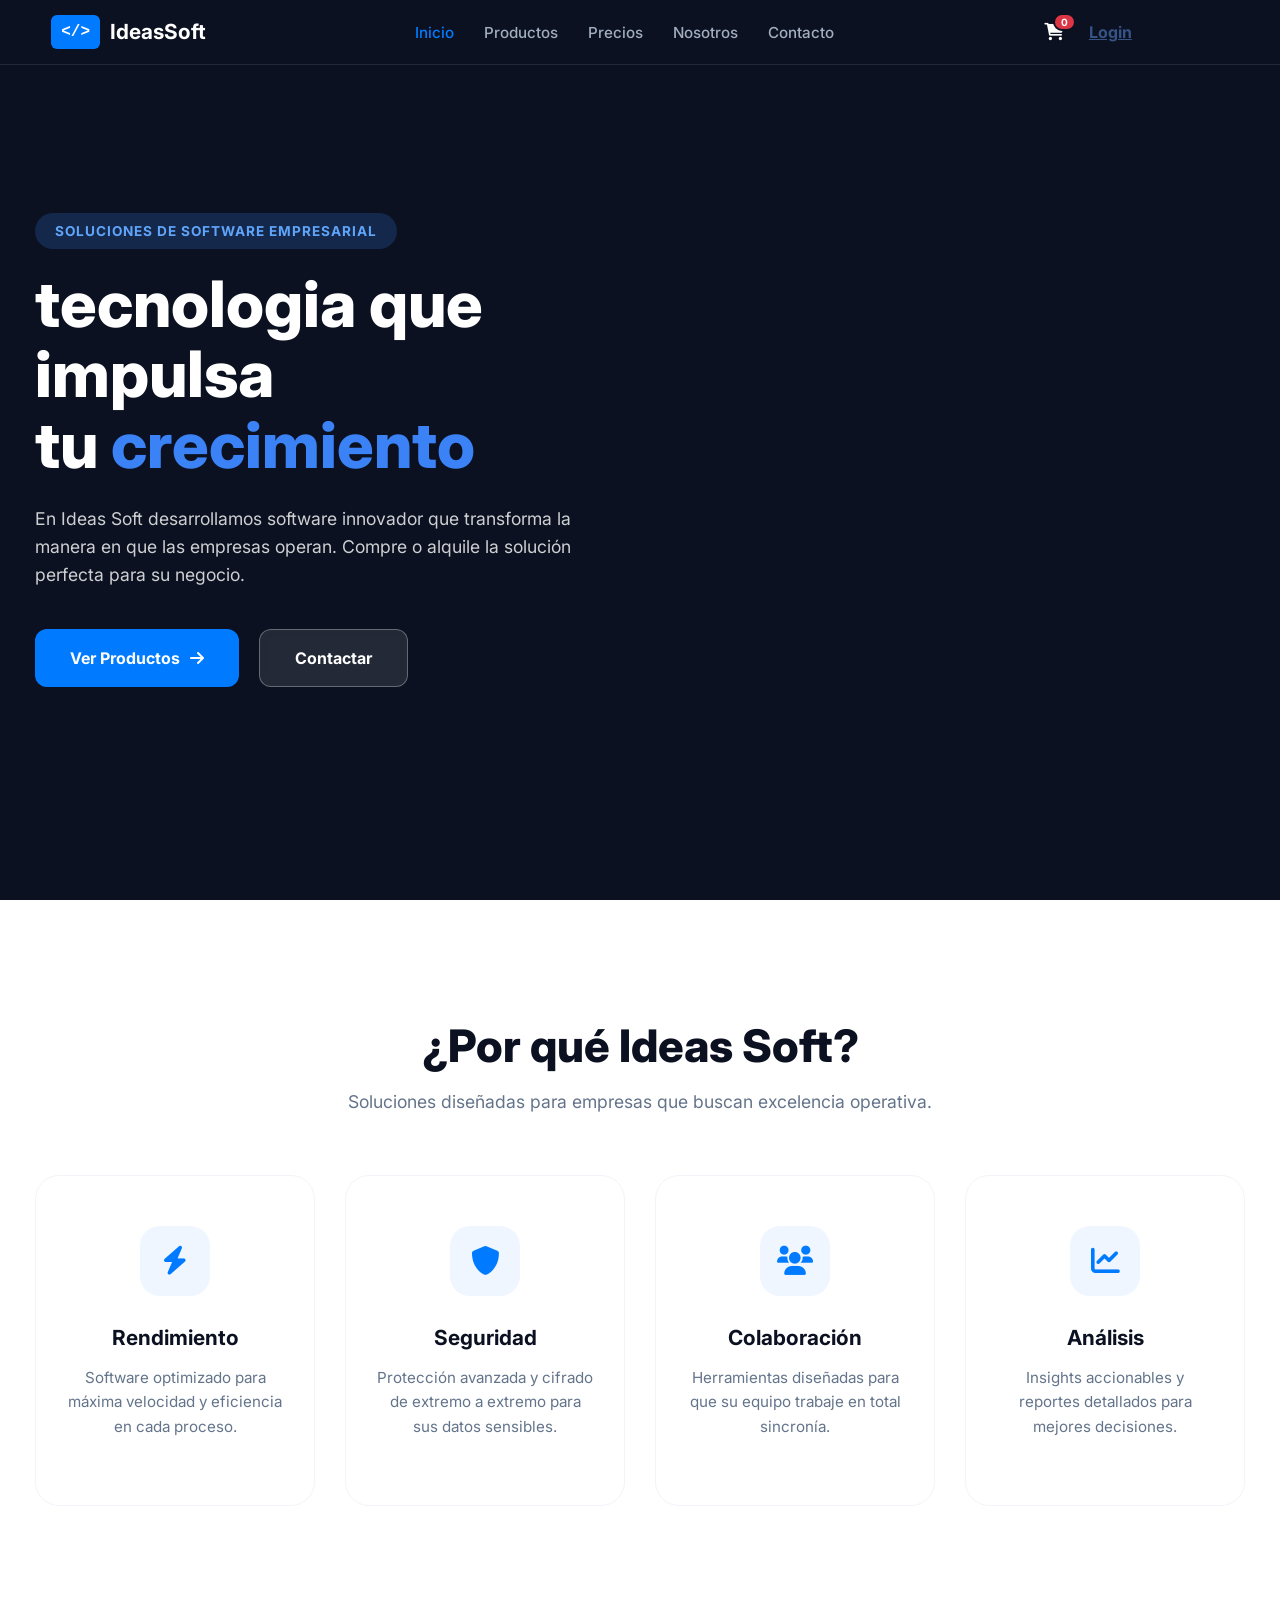
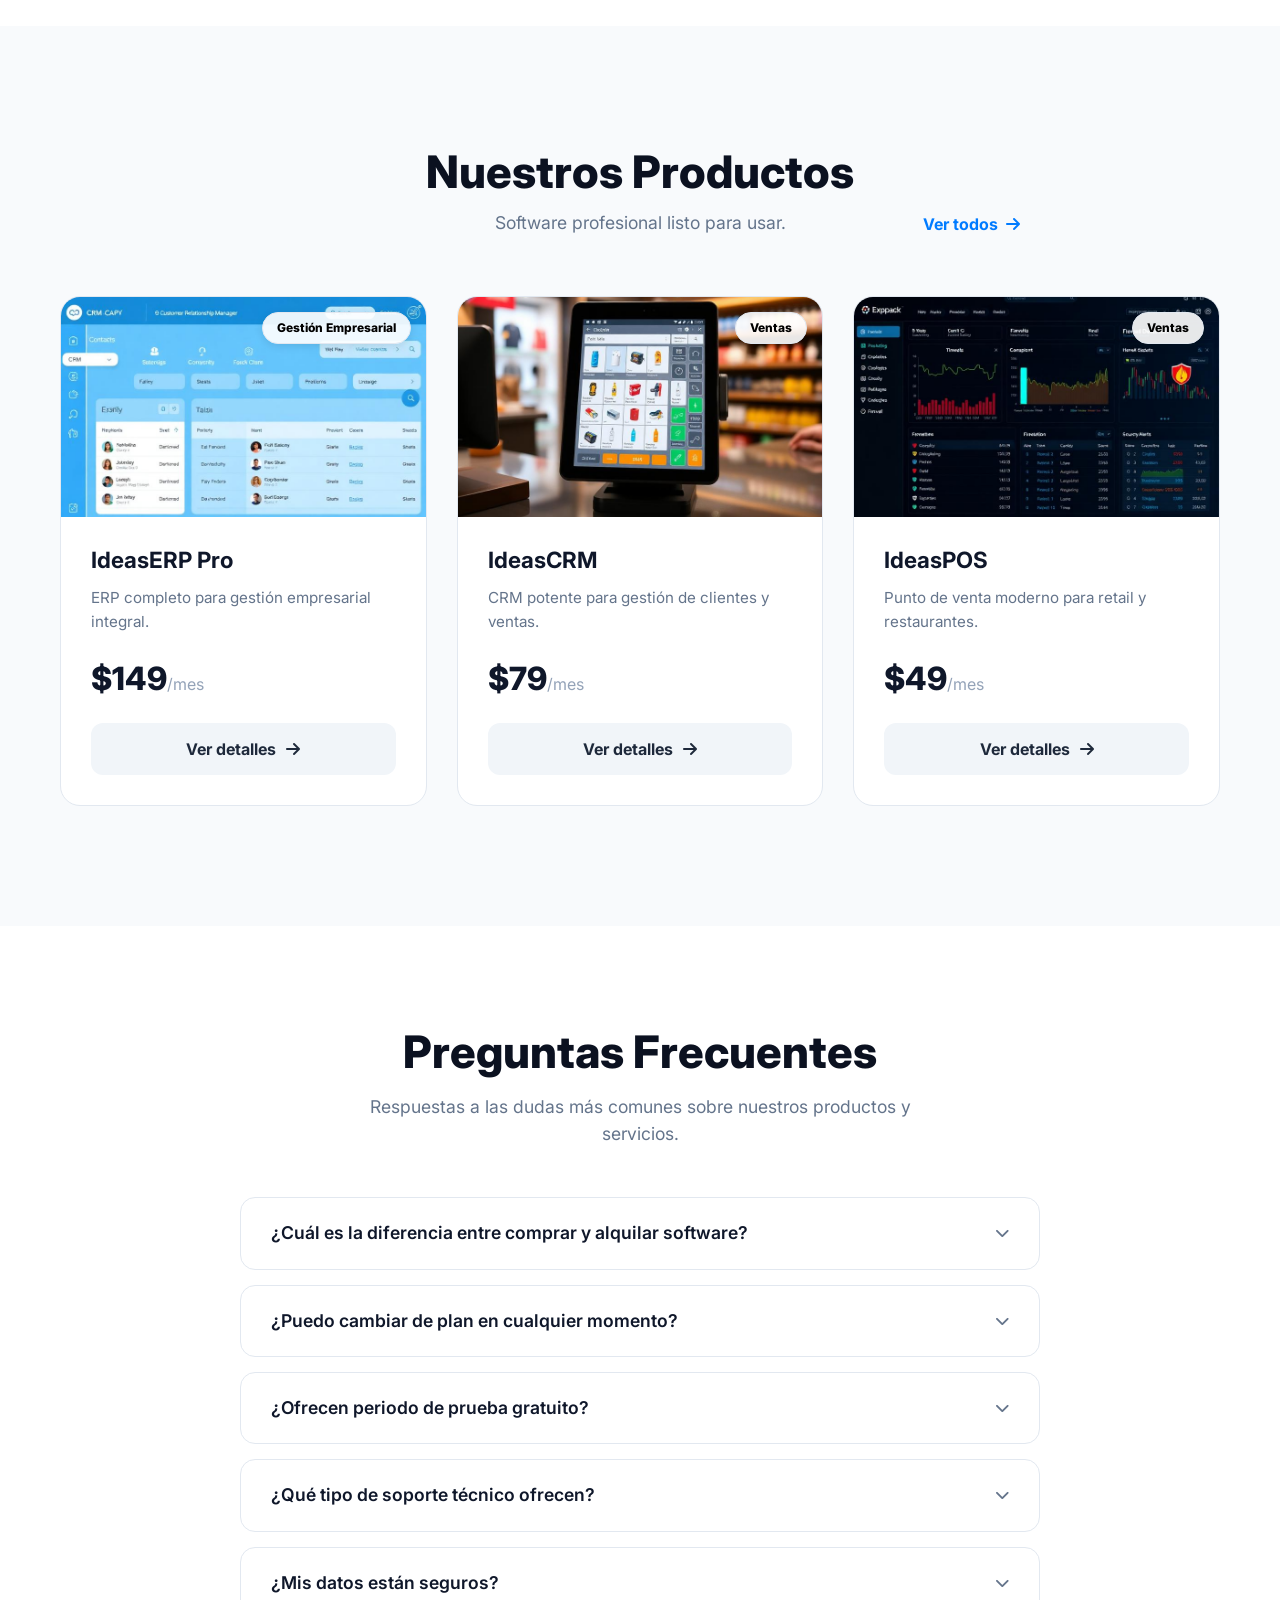
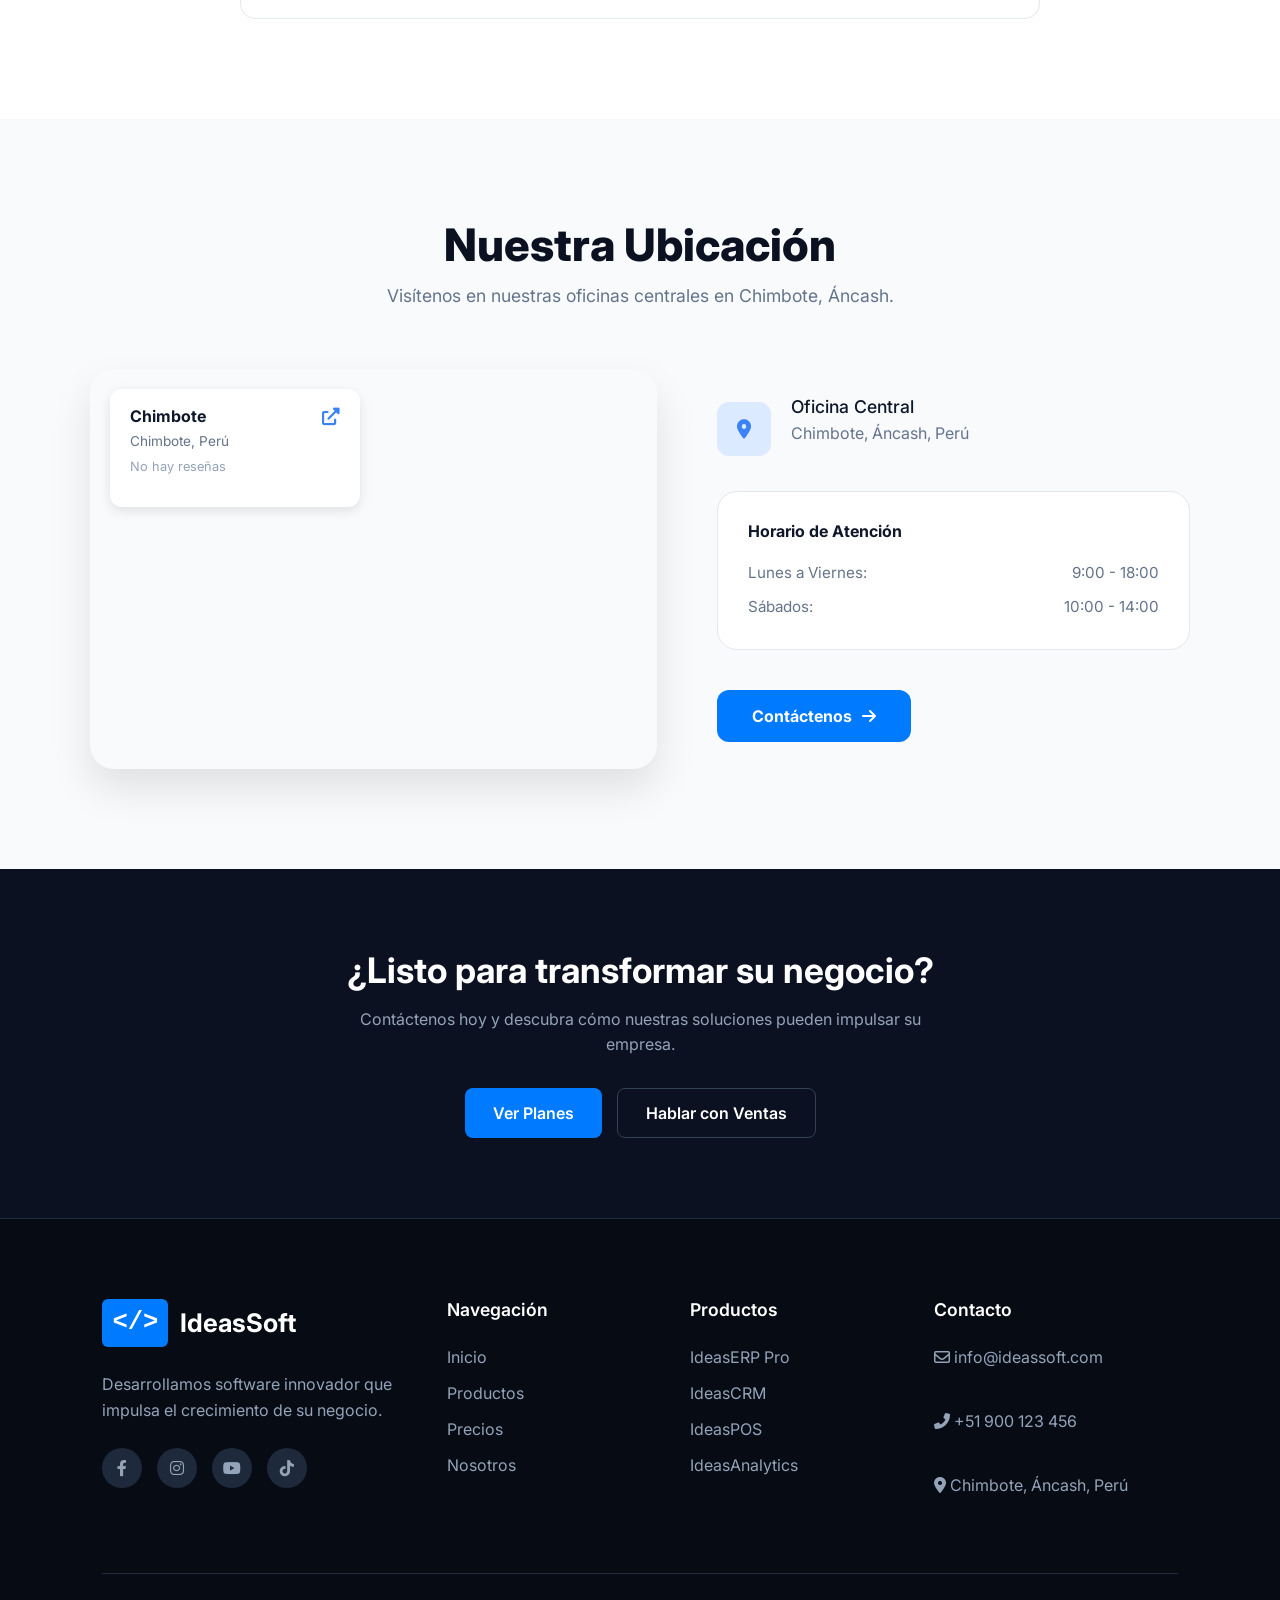
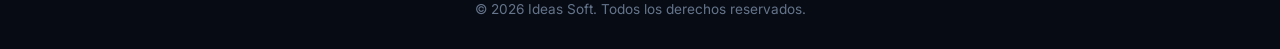
==== index.html @ 4c814af2 "Subiendo proyecto" ====
<!DOCTYPE html>
<html lang="es">
<head>
    <meta charset="UTF-8">
    <meta name="viewport" content="width=device-width, initial-scale=1.0, maximum-scale=1.0, user-scalable=no">
    <title>IdeasSoft - Soluciones Inteligentes</title>
    <link rel="stylesheet" href="https://cdnjs.cloudflare.com/ajax/libs/font-awesome/6.0.0/css/all.min.css">
    <link href="https://fonts.googleapis.com/css2?family=Inter:wght@400;500;600;700;800&display=swap" rel="stylesheet">
    <link href="https://cdn.jsdelivr.net/npm/bootstrap@5.3.0/dist/css/bootstrap.min.css" rel="stylesheet">

    
    <link rel="stylesheet" href="css/main.css">
    <link rel="stylesheet" href="css/navbar.css">
    <link rel="stylesheet" href="css/footer.css">
</head>
<body>
    
    <div id="navbar"></div>

    <main>
        <section class="hero-section">
            <div class="video-container">
                <video autoplay muted loop playsinline class="hero-video">
                    <source src="assets/img/presentation-video.mp4" type="video/mp4">
                    Tu navegador no soporta videos.
                </video>
                <div class="video-overlay"></div>
            </div>

            <div class="container hero-container-flex">
                <div class="hero-content-left">
                    <span class="tagline">SOLUCIONES DE SOFTWARE EMPRESARIAL</span>
                    <h1>tecnologia que impulsa <br>tu <span class="blue-text">crecimiento</span></h1>
                    <p>En Ideas Soft desarrollamos software innovador que transforma la manera en que las empresas operan. Compre o alquile la solución perfecta para su negocio.</p>
                    <div class="hero-actions">
                        <button class="btn-primary">Ver Productos <i class="fas fa-arrow-right"></i></button>
                        <button class="btn-secondary">Contactar</button>
                    </div>
                </div>
            </div>
        </section>

        <section class="features-section">
            <div class="container">
                <h2>¿Por qué Ideas Soft?</h2>
                <p class="section-subtitle">Soluciones diseñadas para empresas que buscan excelencia operativa.</p>
                
                <div class="features-grid">
                    <div class="feature-card">
                        <div class="feature-icon"><i class="fas fa-bolt"></i></div>
                        <h3>Rendimiento</h3>
                        <p>Software optimizado para máxima velocidad y eficiencia en cada proceso.</p>
                    </div>
                    <div class="feature-card">
                        <div class="feature-icon"><i class="fas fa-shield-alt"></i></div>
                        <h3>Seguridad</h3>
                        <p>Protección avanzada y cifrado de extremo a extremo para sus datos sensibles.</p>
                    </div>
                    <div class="feature-card">
                        <div class="feature-icon"><i class="fas fa-users"></i></div>
                        <h3>Colaboración</h3>
                        <p>Herramientas diseñadas para que su equipo trabaje en total sincronía.</p>
                    </div>
                    <div class="feature-card">
                        <div class="feature-icon"><i class="fas fa-chart-line"></i></div>
                        <h3>Análisis</h3>
                        <p>Insights accionables y reportes detallados para mejores decisiones.</p>
                    </div>
                </div>
            </div>
        </section>

        <section class="products-section">
            <div class="container">
                <div class="section-header-centered">
                    <h2>Nuestros Productos</h2>
                    <p>Software profesional listo para usar.</p>
                    <a href="#" class="view-all-anchor">Ver todos <i class="fas fa-arrow-right"></i></a>
                </div>

                <div class="product-grid">
                    <div class="product-card">
                        <span class="category-badge">Gestión Empresarial</span>
                        <div class="product-img-box">
                            <img src="assets/img/crm-preview.jpg" alt="IdeasERP Pro">
                        </div>
                        <div class="product-info">
                            <h3>IdeasERP Pro</h3>
                            <p>ERP completo para gestión empresarial integral.</p>
                            <div class="price">$149<span>/mes</span></div>
                            <button class="btn-detail">Ver detalles <i class="fas fa-arrow-right"></i></button>
                        </div>
                    </div>
                    <div class="product-card">
                        <span class="category-badge">Ventas</span>
                        <div class="product-img-box">
                            <img src="assets/img/pos-preview.jpg" alt="IdeasCRM">
                        </div>
                        <div class="product-info">
                            <h3>IdeasCRM</h3>
                            <p>CRM potente para gestión de clientes y ventas.</p>
                            <div class="price">$79<span>/mes</span></div>
                            <button class="btn-detail">Ver detalles <i class="fas fa-arrow-right"></i></button>
                        </div>
                    </div>
                    <div class="product-card">
                        <span class="category-badge">Ventas</span>
                        <div class="product-img-box">
                            <img src="assets/img/security-preview.jpg" alt="IdeasPOS">
                        </div>
                        <div class="product-info">
                            <h3>IdeasPOS</h3>
                            <p>Punto de venta moderno para retail y restaurantes.</p>
                            <div class="price">$49<span>/mes</span></div>
                            <button class="btn-detail">Ver detalles <i class="fas fa-arrow-right"></i></button>
                        </div>
                    </div>
                </div>
            </div>
        </section>
        <section class="faq-section">
    <div class="container">
        <div class="faq-header">
            <h2>Preguntas Frecuentes</h2>
            <p>Respuestas a las dudas más comunes sobre nuestros productos y servicios.</p>
        </div>

        <div class="faq-grid">
            <div class="faq-item">
                <button class="faq-question">
                    ¿Cuál es la diferencia entre comprar y alquilar software?
                    <i class="fas fa-chevron-down"></i>
                </button>
                <div class="faq-answer">
                    <p>Al comprar, adquieres una licencia perpetua con un pago único. Al alquilar (SaaS), pagas una suscripción mensual que incluye actualizaciones constantes y soporte técnico premium.</p>
                </div>
            </div>

            <div class="faq-item">
                <button class="faq-question">
                    ¿Puedo cambiar de plan en cualquier momento?
                    <i class="fas fa-chevron-down"></i>
                </button>
                <div class="faq-answer">
                    <p>Sí, puedes subir o bajar de nivel de plan según las necesidades de tu negocio desde tu panel de administración.</p>
                </div>
            </div>

            <div class="faq-item">
                <button class="faq-question">
                    ¿Ofrecen periodo de prueba gratuito?
                    <i class="fas fa-chevron-down"></i>
                </button>
                <div class="faq-answer">
                    <p>Ofrecemos una demo guiada de 14 días para que puedas explorar todas las funciones de IdeasERP Pro e IdeasCRM.</p>
                </div>
            </div>

            <div class="faq-item">
                <button class="faq-question">
                    ¿Qué tipo de soporte técnico ofrecen?
                    <i class="fas fa-chevron-down"></i>
                </button>
                <div class="faq-answer">
                    <p>Contamos con soporte vía ticket 24/7 y asistencia telefónica directa para planes empresariales.</p>
                </div>
            </div>

            <div class="faq-item">
                <button class="faq-question">
                    ¿Mis datos están seguros?
                    <i class="fas fa-chevron-down"></i>
                </button>
                <div class="faq-answer">
                    <p>Utilizamos cifrado bancario y servidores en la nube de alta disponibilidad con respaldos diarios automáticos.</p>
                </div>
            </div>
        </div>
    </div>
</section>
<section class="location-section">
    <div class="container">
        <div class="section-header-centered">
            <h2>Nuestra Ubicación</h2>
            <p>Visítenos en nuestras oficinas centrales en Chimbote, Áncash.</p>
        </div>

        <div class="location-grid">
            <div class="map-wrapper">
                <iframe 
                    src="https://www.google.com/maps/embed?pb=!1m18!1m12!1m3!1d31415.9!2d-78.59!3d-9.07!2m3!1f0!2f0!3f0!3m2!1i1024!2i768!4f13.1!3m3!1m2!1s0x91ab810000000000%3A0x0!2sChimbote!5e0!3m2!1ses!2spe!4v1710000000000" 
                    width="100%" height="100%" style="border:0;" allowfullscreen="" loading="lazy">
                </iframe>
                <div class="map-badge">
                    <div class="map-badge-info">
                        <strong>Chimbote</strong>
                        <span>Chimbote, Perú</span>
                        <p>No hay reseñas</p>
                    </div>
                    <a href="#" class="map-link"><i class="fas fa-external-link-alt"></i></a>
                </div>
            </div>

            <div class="location-info">
                <div class="info-item">
                    <div class="info-icon">
                        <i class="fas fa-map-marker-alt"></i>
                    </div>
                    <div class="info-text">
                        <h4>Oficina Central</h4>
                        <p>Chimbote, Áncash, Perú</p>
                    </div>
                </div>

                <div class="hours-card">
                    <h4>Horario de Atención</h4>
                    <div class="hours-row">
                        <span>Lunes a Viernes:</span>
                        <span>9:00 - 18:00</span>
                    </div>
                    <div class="hours-row">
                        <span>Sábados:</span>
                        <span>10:00 - 14:00</span>
                    </div>
                </div>

                <button class="btn-primary location-btn">
                    Contáctenos <i class="fas fa-arrow-right"></i>
                </button>
            </div>
        </div>
    </div>
</section>
        <section class="cta-section">
    <h2>¿Listo para transformar su negocio?</h2>
    <p>Contáctenos hoy y descubra cómo nuestras soluciones pueden impulsar su empresa.</p>
    <div class="cta-btns">
        <button class="btn-blue-solid">Ver Planes</button>
        <button class="btn-white-outline">Hablar con Ventas</button>
    </div>
</section>
    </main>

    <div id="footer"></div>
   <script src="js/auth.js"></script> <script>
    // Función para cargar componentes dinámicos
    async function cargarComponentes() {
        try {
            // 1. Cargar Navbar
            const resNavbar = await fetch('components/navbar.html');
            const dataNavbar = await resNavbar.text();
            document.getElementById('navbar').innerHTML = dataNavbar;

            // 2. IMPORTANTE: Ejecutar la actualización del Navbar 
            // solo después de que el HTML del navbar ya existe en el DOM
            if (window.actualizarNavbar) {
                window.actualizarNavbar();
            }

            // 3. Cargar Footer
            const resFooter = await fetch('components/footer.html');
            const dataFooter = await resFooter.text();
            document.getElementById('footer').innerHTML = dataFooter;

        } catch (error) {
            console.error("Error cargando componentes:", error);
        }
    }

    // Iniciar carga
    cargarComponentes();

    // Lógica para el acordeón de FAQ (Ya que el HTML está en el index)
    document.addEventListener('click', (e) => {
        if (e.target.closest('.faq-question')) {
            const btn = e.target.closest('.faq-question');
            const item = btn.parentElement;
            const answer = item.querySelector('.faq-answer');
            
            item.classList.toggle('active');
            if (item.classList.contains('active')) {
                answer.style.maxHeight = answer.scrollHeight + "px";
            } else {
                answer.style.maxHeight = null;
            }
        }
    });
</script>
<script src="https://cdn.jsdelivr.net/npm/bootstrap@5.3.0/dist/js/bootstrap.bundle.min.js"></script>
</body>
</html>
---- css/main.css ----
/* --- 1. CONFIGURACIÓN GLOBAL Y RESET --- */
:root {
    --primary-blue: #007bff;
    --dark-bg: #0b1120;
    --text-gray: #64748b;
    --light-bg: #f8fafc;
    --max-width: 1250px; /* Ancho máximo profesional para Laptop */
}

* {
    margin: 0;
    padding: 0;
    box-sizing: border-box;
}

html, body {
    margin: 0;
    padding: 0;
    width: 100%;
    overflow-x: hidden; /* Prohibido el scroll horizontal y bordes blancos */
    background-color: var(--dark-bg);
    font-family: 'Inter', sans-serif;
    color: var(--dark-bg);
    scroll-behavior: smooth;
}
body {
    display: flex;
    flex-direction: column;
    min-height: 100vh;
}

main {
    flex: 1;
}
/* Contenedor universal de centrado de contenido */
.container {
    max-width: var(--max-width);
    margin: 0 auto;
    padding: 0 20px;
    width: 100%;
}

/* --- 2. HERO SECTION CON VIDEO (Alineado a la Izquierda) --- */
.hero-section {
    position: relative;
    height: 100vh;
    width: 100%;
    display: flex;
    align-items: center; /* Centrado vertical */
    overflow: hidden;
    color: white;
}

.video-container {
    position: absolute;
    top: 0; left: 0;
    width: 100%; height: 100%;
    z-index: 0;
}

.hero-video {
    width: 100%; height: 100%;
    object-fit: cover; /* Importante para que no se deforme */
}

.video-overlay {
    position: absolute;
    top: 0; left: 0;
    width: 100%; height: 100%;
    /* Gradiente oscuro para asegurar legibilidad del texto blanco */
    background: linear-gradient(to right, rgba(11, 17, 32, 0.9), rgba(11, 17, 32, 0.6));
    z-index: 1;
}

/* Forzamos la alineación a la izquierda dentro del contenedor */
.hero-container-flex {
    position: relative;
    z-index: 2;
    display: flex;
    justify-content: flex-start; /* Alinea el bloque de texto a la izquierda */
    width: 100%;
}

.hero-content-left {
    max-width: 650px; /* Limitamos el ancho para que no ocupe toda la pantalla */
    text-align: left; /* Alineación de texto a la izquierda */
}

/* Estilos de Texto del Hero */
.tagline {
    display: inline-block;
    background: rgba(59, 130, 246, 0.2);
    color: #60a5fa;
    padding: 8px 20px;
    border-radius: 50px;
    font-size: 0.85rem;
    font-weight: 700;
    margin-bottom: 20px;
    letter-spacing: 1px;
    text-transform: uppercase;
}

.hero-content-left h1 {
    /* Tipografía grande y gruesa como en la referencia */
    font-size: clamp(2.5rem, 6vw, 4rem); 
    font-weight: 800;
    line-height: 1.1;
    margin-bottom: 25px;
    color: #ffffff; /* 'tecnologia que impulsa tu crecimiento' en blanco */
    text-transform: lowercase; /* Mismo estilo visual de la imagen */
}

.blue-text {
    color: #3b82f6; /* Azul brillante para destacar */
}

.hero-content-left p {
    font-size: 1.1rem;
    color: rgba(255, 255, 255, 0.8);
    line-height: 1.6;
    margin-bottom: 40px;
    max-width: 550px;
}

/* --- 3. DISEÑO DE BOTONES PREMIUM --- */
.hero-actions {
    display: flex;
    gap: 20px;
    justify-content: flex-start; /* Botones alineados a la izquierda */
}

.btn-primary {
    background-color: var(--primary-blue);
    color: white;
    padding: 16px 35px;
    border-radius: 12px;
    border: none;
    font-weight: 700;
    font-size: 1rem;
    cursor: pointer;
    transition: all 0.3s ease;
    display: flex;
    align-items: center;
    gap: 10px;
}

.btn-primary:hover {
    background-color: #0056b3;
    transform: translateY(-3px);
    box-shadow: 0 10px 20px rgba(0, 123, 255, 0.3);
}

.btn-secondary {
    background-color: rgba(255, 255, 255, 0.1);
    color: white;
    padding: 16px 35px;
    border-radius: 12px;
    border: 1px solid rgba(255, 255, 255, 0.3);
    font-weight: 700;
    font-size: 1rem;
    cursor: pointer;
    transition: 0.3s;
    backdrop-filter: blur(5px); /* Efecto cristal moderno */
}

.btn-secondary:hover {
    background-color: white;
    color: var(--dark-bg);
}

/* --- 4. SECCIÓN BENEFICIOS (CARDS QUE SALTAN) --- */
.features-section {
    padding: 120px 0;
    background-color: #ffffff;
    text-align: center;
}

.features-section h2 {
    font-size: 2.8rem;
    font-weight: 800;
    color: var(--dark-bg);
    margin-bottom: 15px;
}

.section-subtitle {
    color: var(--text-gray);
    font-size: 1.1rem;
    margin-bottom: 60px;
    max-width: 600px;
    margin-left: auto;
    margin-right: auto;
}

.features-grid {
    display: grid;
    grid-template-columns: repeat(auto-fit, minmax(260px, 1fr));
    gap: 30px;
}

.feature-card {
    background: white;
    padding: 50px 30px;
    border-radius: 24px;
    border: 1px solid #f1f5f9;
    /* Transición suave para el salto */
    transition: all 0.5s cubic-bezier(0.175, 0.885, 0.32, 1.275);
    display: flex;
    flex-direction: column;
    align-items: center;
}

/* EFECTO DE SALTO (HOVER) */
.feature-card:hover {
    transform: translateY(-15px);
    border-color: var(--primary-blue);
    box-shadow: 0 30px 60px -12px rgba(0, 0, 0, 0.08);
}

.feature-icon {
    width: 70px; height: 70px;
    background: #eff6ff;
    color: var(--primary-blue);
    border-radius: 20px;
    display: flex; align-items: center; justify-content: center;
    margin-bottom: 30px;
    font-size: 1.8rem;
    transition: 0.3s;
}

.feature-card:hover .feature-icon {
    background: var(--primary-blue);
    color: white;
}

.feature-card h3 {
    font-size: 1.3rem;
    color: var(--dark-bg);
    margin-bottom: 15px;
    font-weight: 700;
}

.feature-card p {
    color: var(--text-gray);
    font-size: 0.95rem;
    line-height: 1.6;
}

/* --- 5. SECCIÓN PRODUCTOS (DISEÑO PROFESIONAL IMAGEN 3) --- */
.products-section {
    background-color: var(--light-bg); /* Fondo gris claro */
    padding: 120px 0;
    width: 100%;
}

/* Cabecera Centrada con Botón "Ver todos" a la derecha */
.section-header-centered {
    position: relative;
    text-align: center;
    margin-bottom: 60px;
    max-width: 800px;
    margin-left: auto;
    margin-right: auto;
    padding: 0 20px;
}

.section-header-centered h2 {
    font-size: 2.8rem;
    color: var(--dark-bg);
    font-weight: 800;
    margin-bottom: 10px;
}

.section-header-centered p {
    color: var(--text-gray);
    font-size: 1.1rem;
}

/* Posicionamiento absoluto para el link "Ver todos" */
.view-all-anchor {
    position: absolute;
    right: 20px;
    bottom: 0;
    color: var(--primary-blue);
    text-decoration: none;
    font-weight: 700;
    display: flex;
    align-items: center;
    gap: 8px;
    transition: 0.3s;
}

.view-all-anchor:hover {
    color: #0056b3;
    gap: 12px;
}

/* Grid de Productos */
.product-grid {
    display: grid;
    grid-template-columns: repeat(auto-fit, minmax(320px, 1fr));
    gap: 30px;
    max-width: 1200px;
    margin: 0 auto;
    padding: 0 20px;
}

.product-card {
    position: relative; /* Clave para posicionar el badge */
    background: #ffffff !important; /* Fondo blanco puro */
    border-radius: 20px;
    border: 1px solid #e2e8f0;
    overflow: hidden;
    transition: all 0.4s cubic-bezier(0.175, 0.885, 0.32, 1.275);
    display: flex;
    flex-direction: column;
}

.product-card:hover {
    transform: translateY(-12px);
    box-shadow: 0 20px 25px -5px rgba(0, 0, 0, 0.1);
}

/* BADGE EN LA ESQUINA DERECHA DE LA IMAGEN CON TEXTO NEGRO */
.category-badge {
    position: absolute;
    top: 15px;
    right: 15px; /* Esquina derecha */
    z-index: 10;
    
    background: rgba(255, 255, 255, 0.9); /* Fondo blanco cristalino */
    color: #000000 !important;             /* 'servicio tecnologicos' en negro absoluto */
    
    padding: 6px 14px;
    border-radius: 50px;
    font-size: 0.75rem;
    font-weight: 800;
    border: 1px solid #e2e8f0;
    box-shadow: 0 2px 8px rgba(0,0,0,0.1);
}

.product-img-box {
    width: 100%;
    height: 220px;
    background: #f1f5f9;
}

.product-img-box img {
    width: 100%;
    height: 100%;
    object-fit: cover;
}

.product-info {
    padding: 30px;
    flex-grow: 1;
    display: flex;
    flex-direction: column;
}

.product-info h3 {
    font-size: 1.4rem;
    color: #0f172a;
    margin-bottom: 12px;
    font-weight: 700;
}

.product-info p {
    color: var(--text-gray);
    font-size: 0.95rem;
    line-height: 1.6;
    margin-bottom: 20px;
}

.price {
    font-size: 2rem;
    font-weight: 800;
    color: #0f172a;
    margin: auto 0 20px 0; /* Empuja el precio hacia abajo */
}

.price span {
    font-size: 1rem;
    color: #94a3b8;
    font-weight: 400;
}

.btn-detail {
    width: 100%;
    padding: 14px;
    background: #f1f5f9;
    color: #1e293b;
    border: none;
    border-radius: 12px;
    font-weight: 700;
    cursor: pointer;
    transition: 0.3s;
    display: flex;
    align-items: center;
    justify-content: center;
    gap: 10px;
}

.btn-detail:hover {
    background: var(--primary-blue);
    color: white;
}
/* --- SECCIÓN FAQ --- */
.faq-section {
    background-color: #ffffff;
    padding: 100px 0;
}

.faq-header {
    text-align: center;
    margin-bottom: 50px;
}

.faq-header h2 {
    font-size: 2.8rem;
    color: #0b1120;
    font-weight: 800;
    margin-bottom: 15px;
}

.faq-header p {
    color: #64748b;
    font-size: 1.1rem;
    max-width: 600px;
    margin: 0 auto;
}

.faq-grid {
    max-width: 800px; /* Centrado y estrecho como en la imagen */
    margin: 0 auto;
    display: flex;
    flex-direction: column;
    gap: 15px;
}

.faq-item {
    background: #ffffff;
    border: 1px solid #e2e8f0;
    border-radius: 15px; /* Bordes suaves según imagen */
    overflow: hidden;
    transition: all 0.3s ease;
}

.faq-question {
    width: 100%;
    padding: 22px 30px;
    background: none;
    border: none;
    display: flex;
    justify-content: space-between;
    align-items: center;
    font-size: 1.1rem;
    font-weight: 600;
    color: #0f172a;
    cursor: pointer;
    text-align: left;
    transition: background 0.3s;
}

.faq-question i {
    font-size: 0.9rem;
    color: #64748b;
    transition: transform 0.3s ease;
}

.faq-question:hover {
    background-color: #f8fafc;
}

/* Estilo cuando está abierto */
.faq-item.active {
    border-color: #007bff;
    box-shadow: 0 10px 20px -5px rgba(0, 0, 0, 0.05);
}

.faq-item.active i {
    transform: rotate(180deg);
}

.faq-answer {
    max-height: 0;
    overflow: hidden;
    transition: max-height 0.3s ease-out;
    background-color: #ffffff;
}

.faq-answer p {
    padding: 0 30px 22px;
    color: #64748b;
    line-height: 1.6;
}
/* --- SECCIÓN UBICACIÓN --- */
.location-section {
    padding: 100px 0;
    background-color: #f8fafc; /* Gris ultra claro de fondo */
}

.location-grid {
    display: grid;
    grid-template-columns: 1.2fr 1fr; /* Proporción imagen: mapa más ancho */
    gap: 60px;
    align-items: center;
    max-width: 1100px;
    margin: 0 auto;
}

/* Contenedor del Mapa */
.map-wrapper {
    position: relative;
    height: 400px;
    border-radius: 24px;
    overflow: hidden;
    box-shadow: 0 20px 40px rgba(0,0,0,0.1);
}

.map-badge {
    position: absolute;
    top: 20px;
    left: 20px;
    background: white;
    padding: 15px 20px;
    border-radius: 12px;
    display: flex;
    justify-content: space-between;
    width: 250px;
    box-shadow: 0 4px 12px rgba(0,0,0,0.1);
}

.map-badge-info strong { display: block; font-size: 1rem; color: #0f172a; }
.map-badge-info span { font-size: 0.85rem; color: #64748b; }
.map-badge-info p { font-size: 0.8rem; color: #94a3b8; margin-top: 5px; }
.map-link { color: #3b82f6; font-size: 1.1rem; }

/* Información de la Derecha */
.info-item {
    display: flex;
    align-items: center;
    gap: 20px;
    margin-bottom: 30px;
}

.info-icon {
    width: 54px;
    height: 54px;
    background: #dbeafe; /* Azul muy claro */
    color: #3b82f6;
    border-radius: 12px;
    display: flex;
    align-items: center;
    justify-content: center;
    font-size: 1.2rem;
}

.info-text h4 { font-size: 1.1rem; color: #0f172a; margin-bottom: 4px; }
.info-text p { color: #64748b; }

/* Tarjeta de Horarios */
.hours-card {
    background: white;
    padding: 30px;
    border-radius: 20px;
    border: 1px solid #e2e8f0;
    margin-bottom: 40px;
}

.hours-card h4 {
    font-size: 1rem;
    color: #0f172a;
    margin-bottom: 20px;
    font-weight: 700;
}

.hours-row {
    display: flex;
    justify-content: space-between;
    margin-bottom: 12px;
    color: #64748b;
    font-size: 0.95rem;
}

.hours-row:last-child { margin-bottom: 0; }

/* Botón de la sección */
.location-btn {
    width: fit-content;
    padding: 14px 35px;
}
/**86484684/
/* --- SECCIÓN CTA (ANTES DEL FOOTER) --- */
.cta-section {
    background-color: #0b1120; /* Fondo azul oscuro profundo */
    color: white;
    text-align: center;
    padding: 80px 20px;
    border-bottom: 1px solid #1e293b;
}

.cta-section h2 {
    font-size: 2.2rem;
    margin-bottom: 15px;
    font-weight: 700;
}

.cta-section p {
    color: #94a3b8;
    max-width: 600px;
    margin: 0 auto 30px;
    line-height: 1.6;
}

.cta-btns {
    display: flex;
    justify-content: center;
    gap: 15px;
}

.btn-blue-solid {
    background-color: #007bff;
    color: white;
    border: none;
    padding: 12px 28px;
    border-radius: 8px;
    font-weight: 600;
    cursor: pointer;
    transition: 0.3s;
}

.btn-white-outline {
    background: transparent;
    border: 1px solid #334155;
    color: white;
    padding: 12px 28px;
    border-radius: 8px;
    font-weight: 600;
    cursor: pointer;
    transition: 0.3s;
}

.btn-blue-solid:hover { background-color: #0056b3; }
.btn-white-outline:hover { background-color: rgba(255,255,255,0.05); border-color: white; }
/* Responsive */
@media (max-width: 992px) {
    .location-grid {
        grid-template-columns: 1fr;
        gap: 40px;
    }
    .map-wrapper { height: 350px; }
}

/* --- 7. RESPONSIVO (MÓVIL Y TABLET) --- */
@media (max-width: 768px) {
    .hero-content-left {
        text-align: center;
        margin: 0 auto;
    }
    .hero-actions {
        justify-content: center;
        flex-direction: column;
        gap: 15px;
    }
    .btn-primary, .btn-secondary { width: 100%; }
    .features-section h2, .section-header-centered h2 { font-size: 2.2rem; }
    .view-all-anchor { position: static; margin-top: 20px; justify-content: center; }
}

@media (max-width: 480px) {
    .hero-content-left h1 { font-size: 2.2rem; }
    .product-grid { grid-template-columns: 1fr; }
}
---- css/navbar.css ----
/* ================================================================
   HEADER EXISTENTE (MANTENIDO)
   ================================================================ */
.main-header {
    background-color: #0b1120;
    position: fixed;
    width: 100%;
    top: 0;
    left: 0;
    z-index: 1000;
    border-bottom: 1px solid rgba(255,255,255,0.1);
    padding: 15px 0;
}

.navbar-container {
    max-width: 1300px;
    margin: 0 auto;
    display: flex;
    justify-content: space-between;
    align-items: center;
    padding: 0 4%;
    width: 100%;
    box-sizing: border-box;
}

.logo {
    display: flex;
    align-items: center;
    gap: 10px;
    min-width: max-content;
}

.logo-icon {
    background-color: #007bff;
    color: white;
    padding: 5px 10px;
    border-radius: 6px;
    font-weight: bold;
    font-family: monospace;
}

.logo-text {
    color: white;
    font-size: 1.3rem;
    font-weight: 700;
}

.nav-menu {
    display: flex;
    list-style: none;
    gap: 30px;
    margin: 0;
    padding: 0;
}

.nav-menu a {
    text-decoration: none;
    color: #a0aec0;
    font-size: 0.95rem;
    font-weight: 500;
    transition: 0.3s;
}

.nav-menu a.active, .nav-menu a:hover {
    color: #007bff;
}

.nav-auth {
    display: flex;
    align-items: center;
    gap: 25px;
    min-width: max-content;
}

/* ================================================================
   INTEGRACIÓN CARRITO (ESTILO BOOTSTRAP PERSONALIZADO)
   ================================================================ */

.cart-container {
    color: white;
    position: relative;
    font-size: 1.1rem;
    cursor: pointer;
    display: flex;
    align-items: center;
}

/* Badge corregido para Bootstrap y tu estilo */
.cart-badge {
    background: #007bff;
    color: white;
    font-size: 10px;
    padding: 2px 6px;
    border-radius: 50%;
    position: absolute;
    top: -10px;
    right: -12px;
    font-weight: bold;
    border: 2px solid #0b1120; /* Borde del mismo color que el header */
}

/* Personalización del Panel Lateral (Offcanvas) */
.offcanvas {
    background-color: #ffffff;
    color: #1a202c; /* Color de texto oscuro para el interior */
}

.offcanvas-header {
    background-color: #f8fafc;
    border-bottom: 1px solid #e2e8f0;
}

/* Botón de acción principal negro (Servicio Tecnológico) */
.btn-dark-custom {
    background-color: #000000;
    color: #ffffff;
    border: none;
    padding: 12px;
    width: 100%;
    font-weight: 600;
    border-radius: 8px;
    transition: 0.3s;
}

.btn-dark-custom:hover {
    background-color: #2d3748;
    color: white;
}

/* ================================================================
   SECCIÓN DE AUTENTICACIÓN
   ================================================================ */

#auth-section {
    display: flex;
    align-items: center;
    min-width: 140px;
}

#auth-section span {
    color: white;
    margin-right: 12px;
    font-size: 0.85rem;
}

.btn-login {
    display: flex;
    align-items: center;
    gap: 8px;
    background: rgba(255,255,255,0.1);
    border: 1px solid rgba(255,255,255,0.2);
    padding: 8px 15px;
    border-radius: 8px;
    text-decoration: none;
    color: white;
    font-size: 0.9rem;
    font-weight: 600;
    transition: 0.3s;
}

.btn-login:hover {
    background-color: rgba(255,255,255,0.2);
    border-color: white;
}
/* ================================================================
   CSS PARA EL CARRITO
   ================================================================ */
/* Transformación del Offcanvas a Tarjeta Evolutiva */
#offcanvasCarrito {
    height: auto !important;     /* Se ajusta al contenido */
    max-height: 70vh;            /* Límite para no tapar toda la pantalla */
    width: 350px !important;     /* Ancho compacto */
    top: 90px;                   /* Empieza justo debajo de tu header */
    right: 20px;                 /* Separado del borde derecho */
    border-radius: 15px;         /* Bordes redondeados modernos */
    box-shadow: 0 10px 30px rgba(0,0,0,0.5); /* Sombra profunda para dar profundidad */
    border: 1px solid rgba(255,255,255,0.1);
    background-color: #ffffff;
    transition: all 0.3s ease-in-out;
}

/* Ajuste para el fondo (backdrop) */
.offcanvas-backdrop.show {
    opacity: 0.1; /* Fondo muy sutil para no perder la vista de la web */
}

/* Personalización de los items dentro del carrito */
.list-group-item {
    transition: background 0.2s;
}

.list-group-item:hover {
    background-color: #f8fafc;
}

/* Botón de Finalizar Compra con tu estilo */
.btn-finalizar {
    background-color: #000000; /* 'servicio tecnologicos' en negro */
    color: #ffffff;            /* 'tecnologia que impulsa tu crecimiento' en blanco */
    border: none;
    font-weight: bold;
    text-transform: uppercase;
    letter-spacing: 1px;
}
---- css/footer.css ----
/* --- FOOTER PRINCIPAL --- */
.footer-main {
    background-color: #070b14; /* Casi negro */
    color: #94a3b8;
    padding: 80px 8% 30px;
}

.footer-container {
    display: grid;
    grid-template-columns: 1.5fr 1fr 1fr 1.2fr; /* Proporciones según imagen */
    gap: 40px;
}

/* Columna de Logo e Info */
.footer-col.info .logo-f {
    color: white;
    font-size: 1.6rem;
    font-weight: bold;
    margin-bottom: 25px;
    display: flex;
    align-items: center;
    gap: 12px;
}

.footer-col.info .logo-f span {
    background: #007bff;
    padding: 5px 10px;
    border-radius: 6px;
    font-family: 'Courier New', Courier, monospace;
}

.footer-col.info p {
    line-height: 1.6;
    margin-bottom: 25px;
}

/* Listas de Navegación y Productos */
.footer-col h4 {
    color: white;
    margin-bottom: 25px;
    font-size: 1.1rem;
    font-weight: 600;
}

.footer-col ul {
    list-style: none;
    padding: 0;
}

.footer-col ul li {
    margin-bottom: 12px;
}

.footer-col ul li a {
    color: #94a3b8;
    text-decoration: none;
    transition: 0.3s;
}

.footer-col ul li a:hover {
    color: #007bff;
    padding-left: 5px; /* Pequeño efecto de desplazamiento */
}

/* Columna de Contacto (Ajustada) */
.footer-col .contact-item {
    display: flex;
    align-items: center;
    gap: 12px; /* Espacio entre icono y texto */
    margin-bottom: 20px; /* Más espacio entre líneas de contacto */
    color: #94a3b8;
}

.footer-col .contact-item i {
    color: #ffffff;
    font-size: 1rem;
    width: 20px;
    text-align: center;
}

/* Redes Sociales con Hover */
.social-links {
    display: flex;
    gap: 15px;
    margin-top: 10px;
}

.social-links a {
    color: #94a3b8;
    background: #1e293b;
    width: 40px;
    height: 40px;
    display: flex;
    align-items: center;
    justify-content: center;
    border-radius: 50%;
    text-decoration: none;
    transition: all 0.3s ease;
}

.social-links a:hover {
    color: #ffffff;
    background: #007bff; /* Color azul al pasar el mouse */
    transform: translateY(-5px); /* Salto dinámico */
    box-shadow: 0 5px 15px rgba(0, 123, 255, 0.4);
}

/* Copyright */
.footer-bottom {
    text-align: center;
    margin-top: 60px;
    padding-top: 25px;
    border-top: 1px solid #1e293b;
    font-size: 0.85rem;
    color: #64748b;
}

/* RESPONSIVO */
@media (max-width: 992px) {
    .footer-container {
        grid-template-columns: 1fr 1fr;
    }
}

@media (max-width: 600px) {
    .footer-container {
        grid-template-columns: 1fr;
        text-align: center;
    }
    .footer-col .contact-item {
        justify-content: center;
    }
    .social-links {
        justify-content: center;
    }
    .cta-btns {
        flex-direction: column;
    }
}
@media (max-width: 480px) {
    .footer-container {
        grid-template-columns: 1fr; /* Todo en una columna */
        text-align: center;
    }

    .footer-col.info, .footer-col {
        align-items: center;
    }

    .contact-item {
        justify-content: center; /* Centrar iconos de contacto */
    }

    .social-links {
        justify-content: center;
    }

    .cta-btns {
        flex-direction: column;
        width: 100%;
    }
}
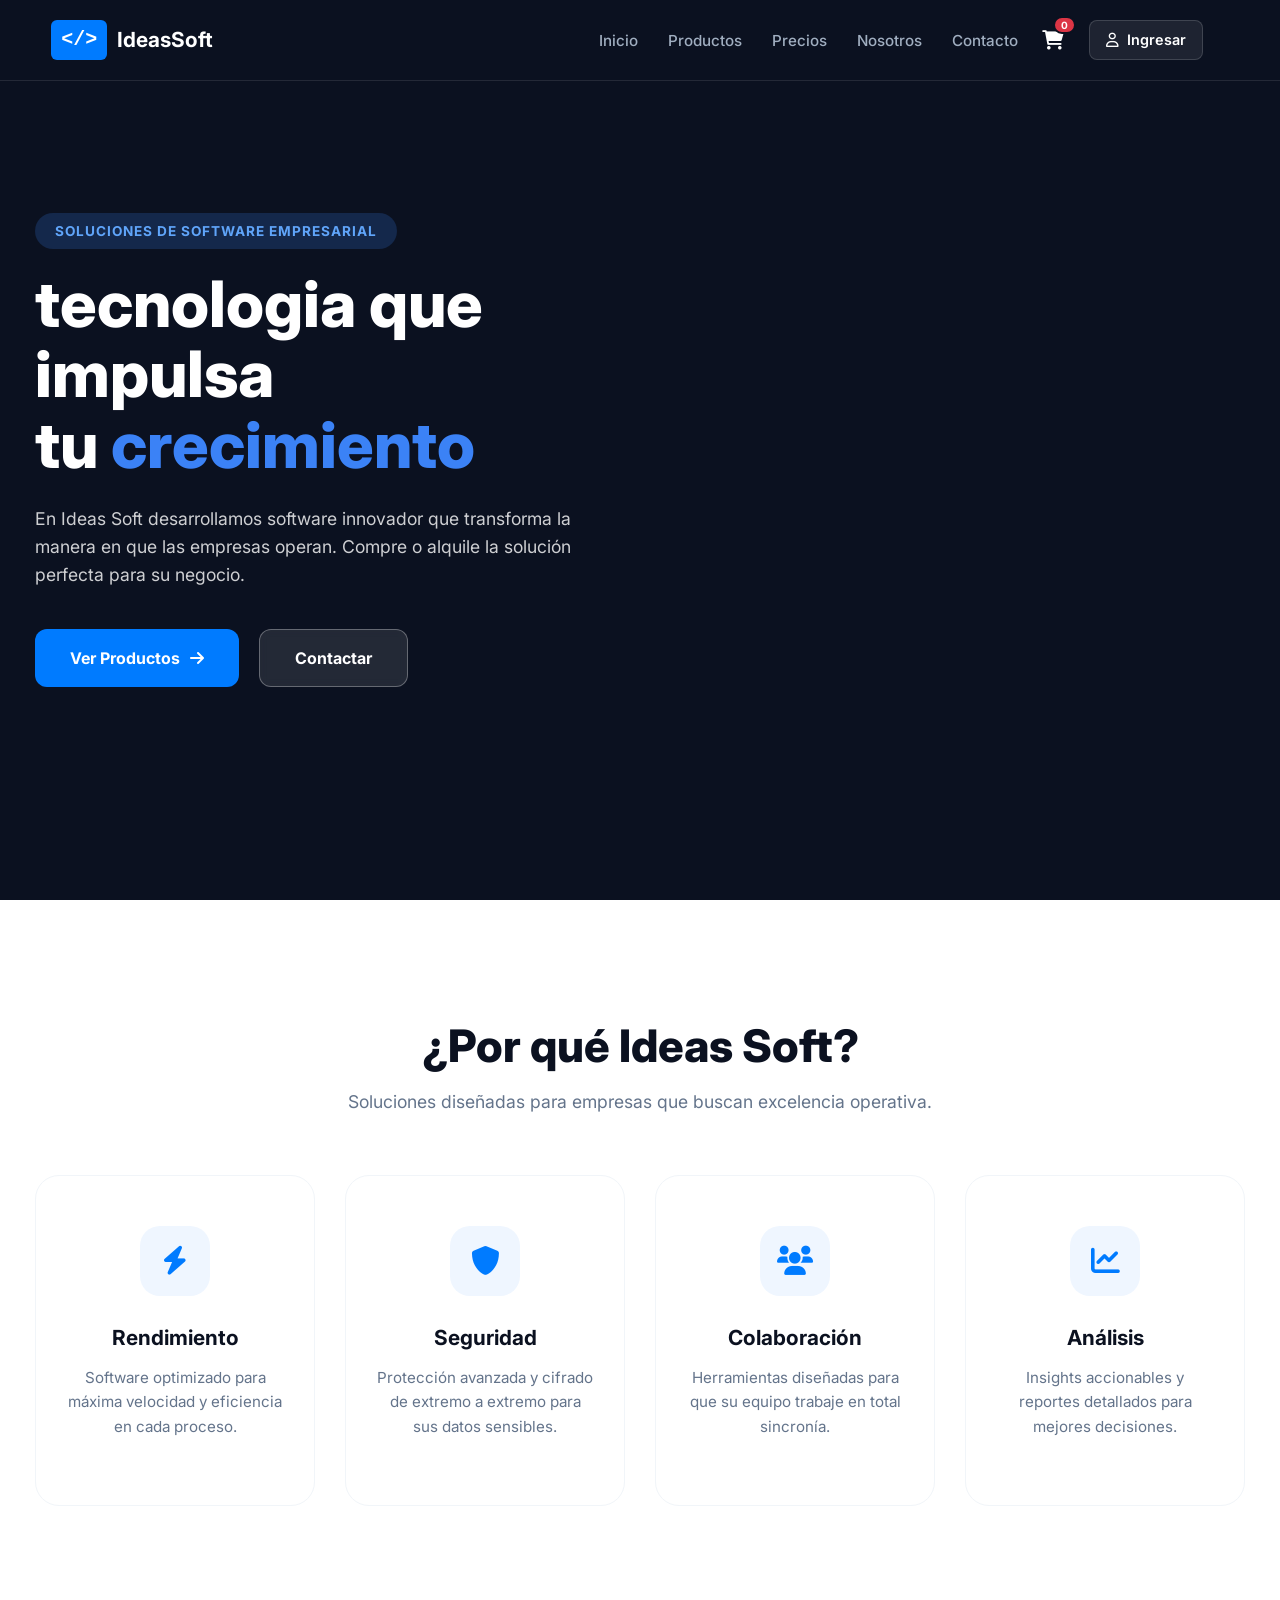
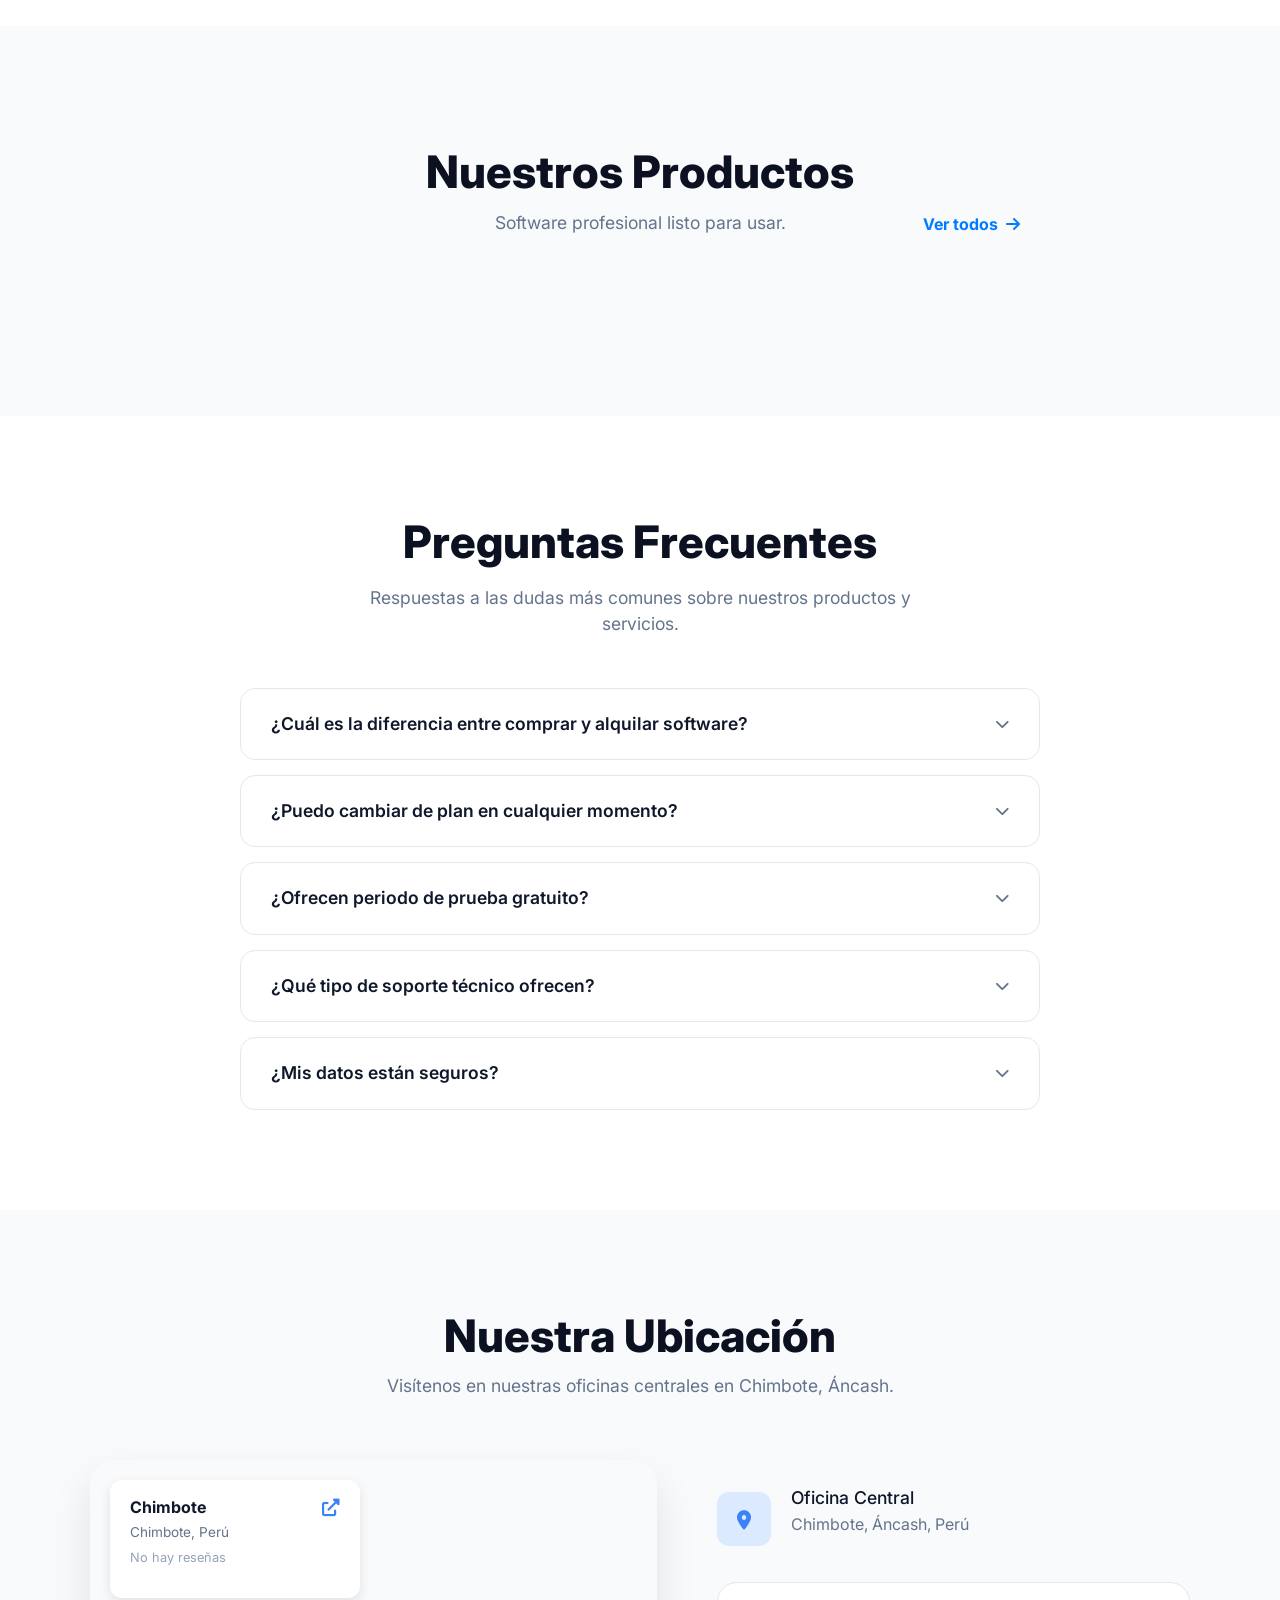
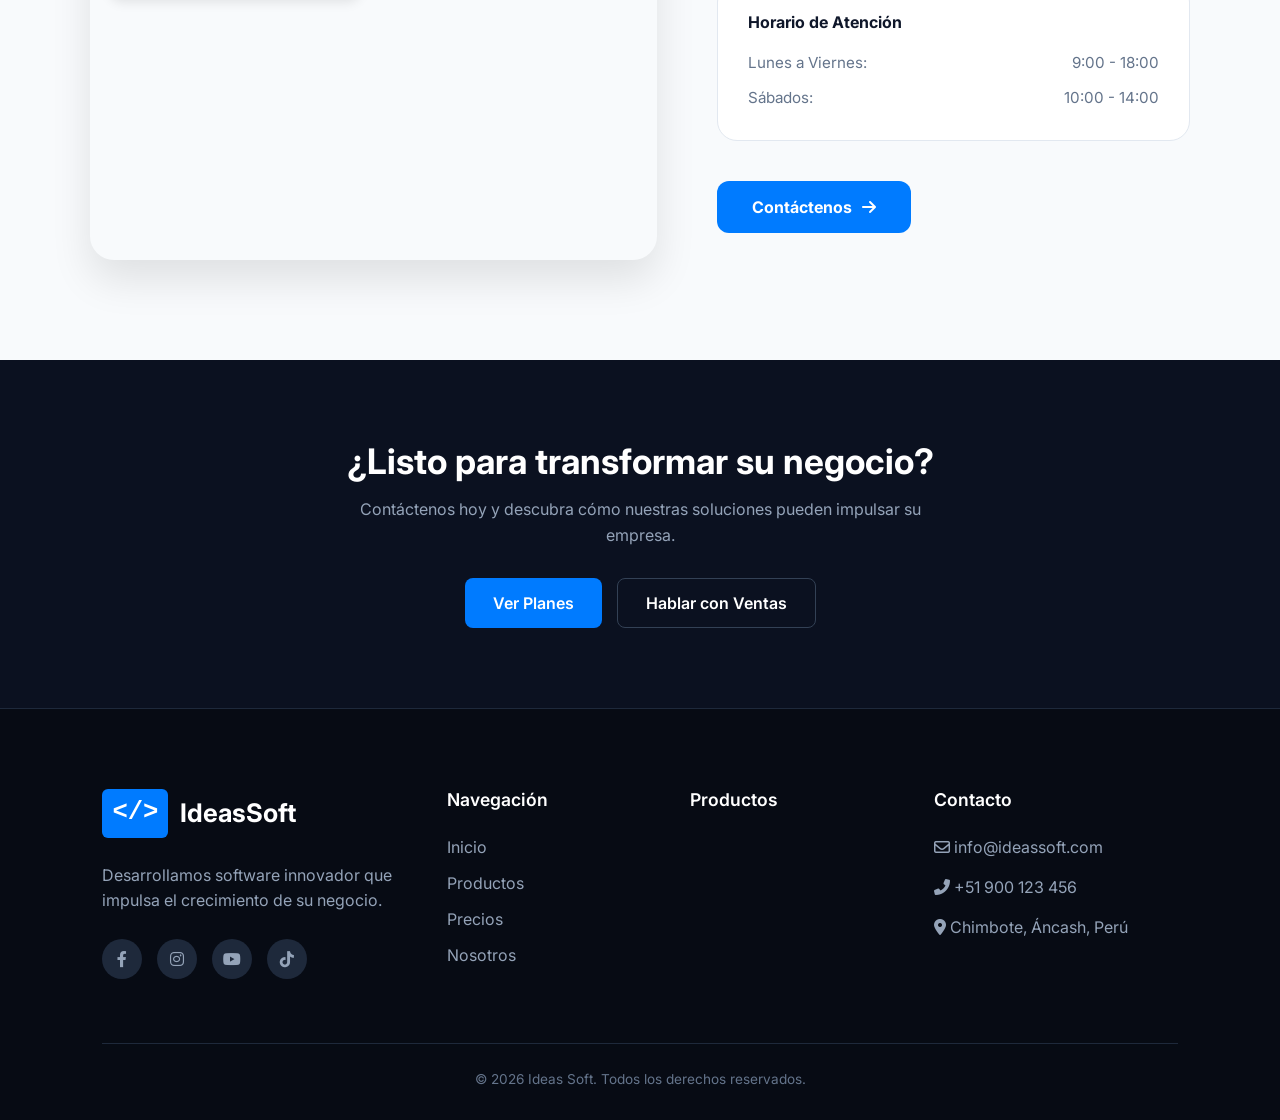
==== commit 9bebe52e: "Actualizacion index" ====
--- a/index.html
+++ b/index.html
@@ -1,5 +1,6 @@
 <!DOCTYPE html>
 <html lang="es">
+
 <head>
     <meta charset="UTF-8">
     <meta name="viewport" content="width=device-width, initial-scale=1.0, maximum-scale=1.0, user-scalable=no">
@@ -8,13 +9,14 @@
     <link href="https://fonts.googleapis.com/css2?family=Inter:wght@400;500;600;700;800&display=swap" rel="stylesheet">
     <link href="https://cdn.jsdelivr.net/npm/bootstrap@5.3.0/dist/css/bootstrap.min.css" rel="stylesheet">
 
-    
+
     <link rel="stylesheet" href="css/main.css">
     <link rel="stylesheet" href="css/navbar.css">
     <link rel="stylesheet" href="css/footer.css">
 </head>
+
 <body>
-    
+
     <div id="navbar"></div>
 
     <main>
@@ -31,10 +33,13 @@
                 <div class="hero-content-left">
                     <span class="tagline">SOLUCIONES DE SOFTWARE EMPRESARIAL</span>
                     <h1>tecnologia que impulsa <br>tu <span class="blue-text">crecimiento</span></h1>
-                    <p>En Ideas Soft desarrollamos software innovador que transforma la manera en que las empresas operan. Compre o alquile la solución perfecta para su negocio.</p>
+                    <p>En Ideas Soft desarrollamos software innovador que transforma la manera en que las empresas
+                        operan. Compre o alquile la solución perfecta para su negocio.</p>
                     <div class="hero-actions">
-                        <button class="btn-primary">Ver Productos <i class="fas fa-arrow-right"></i></button>
-                        <button class="btn-secondary">Contactar</button>
+                        <button class="btn-primary" onclick="window.location.href='/sub/productos.html'">Ver Productos
+                            <i class="fas fa-arrow-right"></i></button>
+                        <button class="btn-secondary"
+                            onclick="window.location.href='/sub/contacto.html'">Contactar</button>
                     </div>
                 </div>
             </div>
@@ -44,7 +49,7 @@
             <div class="container">
                 <h2>¿Por qué Ideas Soft?</h2>
                 <p class="section-subtitle">Soluciones diseñadas para empresas que buscan excelencia operativa.</p>
-                
+
                 <div class="features-grid">
                     <div class="feature-card">
                         <div class="feature-icon"><i class="fas fa-bolt"></i></div>
@@ -75,217 +80,199 @@
                 <div class="section-header-centered">
                     <h2>Nuestros Productos</h2>
                     <p>Software profesional listo para usar.</p>
-                    <a href="#" class="view-all-anchor">Ver todos <i class="fas fa-arrow-right"></i></a>
-                </div>
-
-                <div class="product-grid">
-                    <div class="product-card">
-                        <span class="category-badge">Gestión Empresarial</span>
-                        <div class="product-img-box">
-                            <img src="assets/img/crm-preview.jpg" alt="IdeasERP Pro">
-                        </div>
-                        <div class="product-info">
-                            <h3>IdeasERP Pro</h3>
-                            <p>ERP completo para gestión empresarial integral.</p>
-                            <div class="price">$149<span>/mes</span></div>
-                            <button class="btn-detail">Ver detalles <i class="fas fa-arrow-right"></i></button>
-                        </div>
-                    </div>
-                    <div class="product-card">
-                        <span class="category-badge">Ventas</span>
-                        <div class="product-img-box">
-                            <img src="assets/img/pos-preview.jpg" alt="IdeasCRM">
-                        </div>
-                        <div class="product-info">
-                            <h3>IdeasCRM</h3>
-                            <p>CRM potente para gestión de clientes y ventas.</p>
-                            <div class="price">$79<span>/mes</span></div>
-                            <button class="btn-detail">Ver detalles <i class="fas fa-arrow-right"></i></button>
-                        </div>
-                    </div>
-                    <div class="product-card">
-                        <span class="category-badge">Ventas</span>
-                        <div class="product-img-box">
-                            <img src="assets/img/security-preview.jpg" alt="IdeasPOS">
-                        </div>
-                        <div class="product-info">
-                            <h3>IdeasPOS</h3>
-                            <p>Punto de venta moderno para retail y restaurantes.</p>
-                            <div class="price">$49<span>/mes</span></div>
-                            <button class="btn-detail">Ver detalles <i class="fas fa-arrow-right"></i></button>
-                        </div>
-                    </div>
-                </div>
-            </div>
-        </section>
+                    <a href="/sub/productos.html" class="view-all-anchor">Ver todos <i
+                            class="fas fa-arrow-right"></i></a>
+                </div>
+
+                <div id="product-container-index" class="product-grid">
+                </div>
+            </div>
+        </section>
+
         <section class="faq-section">
-    <div class="container">
-        <div class="faq-header">
-            <h2>Preguntas Frecuentes</h2>
-            <p>Respuestas a las dudas más comunes sobre nuestros productos y servicios.</p>
-        </div>
-
-        <div class="faq-grid">
-            <div class="faq-item">
-                <button class="faq-question">
-                    ¿Cuál es la diferencia entre comprar y alquilar software?
-                    <i class="fas fa-chevron-down"></i>
+            <div class="container">
+                <div class="faq-header">
+                    <h2>Preguntas Frecuentes</h2>
+                    <p>Respuestas a las dudas más comunes sobre nuestros productos y servicios.</p>
+                </div>
+
+                <div class="faq-grid">
+                    <div class="faq-item">
+                        <button class="faq-question">
+                            ¿Cuál es la diferencia entre comprar y alquilar software?
+                            <i class="fas fa-chevron-down"></i>
+                        </button>
+                        <div class="faq-answer">
+                            <p>Al comprar, adquieres una licencia perpetua con un pago único. Al alquilar (SaaS), pagas
+                                una suscripción mensual que incluye actualizaciones constantes y soporte técnico
+                                premium.</p>
+                        </div>
+                    </div>
+
+                    <div class="faq-item">
+                        <button class="faq-question">
+                            ¿Puedo cambiar de plan en cualquier momento?
+                            <i class="fas fa-chevron-down"></i>
+                        </button>
+                        <div class="faq-answer">
+                            <p>Sí, puedes subir o bajar de nivel de plan según las necesidades de tu negocio desde tu
+                                panel de administración.</p>
+                        </div>
+                    </div>
+
+                    <div class="faq-item">
+                        <button class="faq-question">
+                            ¿Ofrecen periodo de prueba gratuito?
+                            <i class="fas fa-chevron-down"></i>
+                        </button>
+                        <div class="faq-answer">
+                            <p>Ofrecemos una demo guiada de 14 días para que puedas explorar todas las funciones de
+                                IdeasERP Pro e IdeasCRM.</p>
+                        </div>
+                    </div>
+
+                    <div class="faq-item">
+                        <button class="faq-question">
+                            ¿Qué tipo de soporte técnico ofrecen?
+                            <i class="fas fa-chevron-down"></i>
+                        </button>
+                        <div class="faq-answer">
+                            <p>Contamos con soporte vía ticket 24/7 y asistencia telefónica directa para planes
+                                empresariales.</p>
+                        </div>
+                    </div>
+
+                    <div class="faq-item">
+                        <button class="faq-question">
+                            ¿Mis datos están seguros?
+                            <i class="fas fa-chevron-down"></i>
+                        </button>
+                        <div class="faq-answer">
+                            <p>Utilizamos cifrado bancario y servidores en la nube de alta disponibilidad con respaldos
+                                diarios automáticos.</p>
+                        </div>
+                    </div>
+                </div>
+            </div>
+        </section>
+        <section class="location-section">
+            <div class="container">
+                <div class="section-header-centered">
+                    <h2>Nuestra Ubicación</h2>
+                    <p>Visítenos en nuestras oficinas centrales en Chimbote, Áncash.</p>
+                </div>
+
+                <div class="location-grid">
+                    <div class="map-wrapper">
+                        <iframe
+                            src="https://www.google.com/maps/embed?pb=!1m18!1m12!1m3!1d31415.9!2d-78.59!3d-9.07!2m3!1f0!2f0!3f0!3m2!1i1024!2i768!4f13.1!3m3!1m2!1s0x91ab810000000000%3A0x0!2sChimbote!5e0!3m2!1ses!2spe!4v1710000000000"
+                            width="100%" height="100%" style="border:0;" allowfullscreen="" loading="lazy">
+                        </iframe>
+                        <div class="map-badge">
+                            <div class="map-badge-info">
+                                <strong>Chimbote</strong>
+                                <span>Chimbote, Perú</span>
+                                <p>No hay reseñas</p>
+                            </div>
+                            <a href="#" class="map-link"><i class="fas fa-external-link-alt"></i></a>
+                        </div>
+                    </div>
+
+                    <div class="location-info">
+                        <div class="info-item">
+                            <div class="info-icon">
+                                <i class="fas fa-map-marker-alt"></i>
+                            </div>
+                            <div class="info-text">
+                                <h4>Oficina Central</h4>
+                                <p>Chimbote, Áncash, Perú</p>
+                            </div>
+                        </div>
+
+                        <div class="hours-card">
+                            <h4>Horario de Atención</h4>
+                            <div class="hours-row">
+                                <span>Lunes a Viernes:</span>
+                                <span>9:00 - 18:00</span>
+                            </div>
+                            <div class="hours-row">
+                                <span>Sábados:</span>
+                                <span>10:00 - 14:00</span>
+                            </div>
+                        </div>
+
+                        <button class="btn-primary location-btn" onclick="window.location.href='/sub/contacto.html'">
+                            Contáctenos <i class="fas fa-arrow-right"></i>
+                        </button>
+                    </div>
+                </div>
+            </div>
+        </section>
+        <section class="cta-section">
+            <h2>¿Listo para transformar su negocio?</h2>
+            <p>Contáctenos hoy y descubra cómo nuestras soluciones pueden impulsar su empresa.</p>
+            <div class="cta-btns">
+                <button class="btn-blue-solid"
+                    onclick="window.location.href='/sub/contacto.html?asunto=Ventas / Presupuestos'">
+                    Ver Planes
                 </button>
-                <div class="faq-answer">
-                    <p>Al comprar, adquieres una licencia perpetua con un pago único. Al alquilar (SaaS), pagas una suscripción mensual que incluye actualizaciones constantes y soporte técnico premium.</p>
-                </div>
-            </div>
-
-            <div class="faq-item">
-                <button class="faq-question">
-                    ¿Puedo cambiar de plan en cualquier momento?
-                    <i class="fas fa-chevron-down"></i>
+
+                <button class="btn-white-outline"
+                    onclick="window.location.href='/sub/contacto.html?asunto=Soporte Técnico'">
+                    Hablar con Ventas
                 </button>
-                <div class="faq-answer">
-                    <p>Sí, puedes subir o bajar de nivel de plan según las necesidades de tu negocio desde tu panel de administración.</p>
-                </div>
-            </div>
-
-            <div class="faq-item">
-                <button class="faq-question">
-                    ¿Ofrecen periodo de prueba gratuito?
-                    <i class="fas fa-chevron-down"></i>
-                </button>
-                <div class="faq-answer">
-                    <p>Ofrecemos una demo guiada de 14 días para que puedas explorar todas las funciones de IdeasERP Pro e IdeasCRM.</p>
-                </div>
-            </div>
-
-            <div class="faq-item">
-                <button class="faq-question">
-                    ¿Qué tipo de soporte técnico ofrecen?
-                    <i class="fas fa-chevron-down"></i>
-                </button>
-                <div class="faq-answer">
-                    <p>Contamos con soporte vía ticket 24/7 y asistencia telefónica directa para planes empresariales.</p>
-                </div>
-            </div>
-
-            <div class="faq-item">
-                <button class="faq-question">
-                    ¿Mis datos están seguros?
-                    <i class="fas fa-chevron-down"></i>
-                </button>
-                <div class="faq-answer">
-                    <p>Utilizamos cifrado bancario y servidores en la nube de alta disponibilidad con respaldos diarios automáticos.</p>
+        </section>
+    </main>
+
+
+    <div id="footer"></div>
+
+    <div class="modal fade" id="videoModal" tabindex="-1" aria-hidden="true">
+        <div class="modal-dialog modal-lg modal-dialog-centered">
+            <div class="modal-content bg-dark text-white">
+                <div class="modal-header border-0">
+                    <h5 class="modal-title" id="videoTitle">Demo video del Software</h5>
+                    <button type="button" class="btn-close btn-close-white" data-bs-dismiss="modal"></button>
+                </div>
+                <div class="modal-body p-0">
+                    <div id="videoContainer" class="ratio ratio-16x9">
+                    </div>
                 </div>
             </div>
         </div>
     </div>
-</section>
-<section class="location-section">
-    <div class="container">
-        <div class="section-header-centered">
-            <h2>Nuestra Ubicación</h2>
-            <p>Visítenos en nuestras oficinas centrales en Chimbote, Áncash.</p>
-        </div>
-
-        <div class="location-grid">
-            <div class="map-wrapper">
-                <iframe 
-                    src="https://www.google.com/maps/embed?pb=!1m18!1m12!1m3!1d31415.9!2d-78.59!3d-9.07!2m3!1f0!2f0!3f0!3m2!1i1024!2i768!4f13.1!3m3!1m2!1s0x91ab810000000000%3A0x0!2sChimbote!5e0!3m2!1ses!2spe!4v1710000000000" 
-                    width="100%" height="100%" style="border:0;" allowfullscreen="" loading="lazy">
-                </iframe>
-                <div class="map-badge">
-                    <div class="map-badge-info">
-                        <strong>Chimbote</strong>
-                        <span>Chimbote, Perú</span>
-                        <p>No hay reseñas</p>
-                    </div>
-                    <a href="#" class="map-link"><i class="fas fa-external-link-alt"></i></a>
-                </div>
-            </div>
-
-            <div class="location-info">
-                <div class="info-item">
-                    <div class="info-icon">
-                        <i class="fas fa-map-marker-alt"></i>
-                    </div>
-                    <div class="info-text">
-                        <h4>Oficina Central</h4>
-                        <p>Chimbote, Áncash, Perú</p>
-                    </div>
-                </div>
-
-                <div class="hours-card">
-                    <h4>Horario de Atención</h4>
-                    <div class="hours-row">
-                        <span>Lunes a Viernes:</span>
-                        <span>9:00 - 18:00</span>
-                    </div>
-                    <div class="hours-row">
-                        <span>Sábados:</span>
-                        <span>10:00 - 14:00</span>
-                    </div>
-                </div>
-
-                <button class="btn-primary location-btn">
-                    Contáctenos <i class="fas fa-arrow-right"></i>
-                </button>
-            </div>
-        </div>
-    </div>
-</section>
-        <section class="cta-section">
-    <h2>¿Listo para transformar su negocio?</h2>
-    <p>Contáctenos hoy y descubra cómo nuestras soluciones pueden impulsar su empresa.</p>
-    <div class="cta-btns">
-        <button class="btn-blue-solid">Ver Planes</button>
-        <button class="btn-white-outline">Hablar con Ventas</button>
-    </div>
-</section>
-    </main>
-
-    <div id="footer"></div>
-   <script src="js/auth.js"></script> <script>
-    // Función para cargar componentes dinámicos
-    async function cargarComponentes() {
-        try {
-            // 1. Cargar Navbar
-            const resNavbar = await fetch('components/navbar.html');
-            const dataNavbar = await resNavbar.text();
-            document.getElementById('navbar').innerHTML = dataNavbar;
-
-            // 2. IMPORTANTE: Ejecutar la actualización del Navbar 
-            // solo después de que el HTML del navbar ya existe en el DOM
-            if (window.actualizarNavbar) {
-                window.actualizarNavbar();
-            }
-
-            // 3. Cargar Footer
-            const resFooter = await fetch('components/footer.html');
-            const dataFooter = await resFooter.text();
-            document.getElementById('footer').innerHTML = dataFooter;
-
-        } catch (error) {
-            console.error("Error cargando componentes:", error);
-        }
+    <script src="js/auth.js"></script>
+    <script src="js/index.js"></script>
+    <script>
+        // Función para cargar componentes dinámicos
+        async function cargarComponentes() {
+    try {
+        // 1. Cargar Navbar
+        const resNavbar = await fetch('components/navbar.html');
+        const dataNavbar = await resNavbar.text();
+        document.getElementById('navbar').innerHTML = dataNavbar;
+
+        // 2. Cargar Footer (AQUÍ ESTÁ EL TRUCO)
+        const resFooter = await fetch('components/footer.html');
+        const dataFooter = await resFooter.text();
+        
+        // Primero inyectamos el HTML en el DOM
+        document.getElementById('footer').innerHTML = dataFooter;
+
+        // SOLO DESPUÉS de inyectarlo, llamamos a la función que busca el ID
+        console.log("Footer inyectado, cargando productos...");
+        cargarProductosFooter(); 
+
+    } catch (error) {
+        console.error("Error cargando componentes:", error);
     }
-
-    // Iniciar carga
-    cargarComponentes();
-
-    // Lógica para el acordeón de FAQ (Ya que el HTML está en el index)
-    document.addEventListener('click', (e) => {
-        if (e.target.closest('.faq-question')) {
-            const btn = e.target.closest('.faq-question');
-            const item = btn.parentElement;
-            const answer = item.querySelector('.faq-answer');
-            
-            item.classList.toggle('active');
-            if (item.classList.contains('active')) {
-                answer.style.maxHeight = answer.scrollHeight + "px";
-            } else {
-                answer.style.maxHeight = null;
-            }
-        }
-    });
-</script>
-<script src="https://cdn.jsdelivr.net/npm/bootstrap@5.3.0/dist/js/bootstrap.bundle.min.js"></script>
+}
+
+        // Iniciar carga
+        cargarComponentes();
+
+    </script>
+    <script src="https://cdn.jsdelivr.net/npm/bootstrap@5.3.0/dist/js/bootstrap.bundle.min.js"></script>
 </body>
+
 </html>
--- a/css/main.css
+++ b/css/main.css
@@ -670,4 +670,66 @@
 @media (max-width: 480px) {
     .hero-content-left h1 { font-size: 2.2rem; }
     .product-grid { grid-template-columns: 1fr; }
+}
+
+/* --- SECCIÓN VIDEO CORREGIDA --- */
+
+/* Contenedor de imagen: Asegura que el botón se centre respecto a este cuadro */
+.product-img-container {
+    position: relative;
+    height: 220px;
+    background: #000; /* Fondo negro por si falla la imagen */
+    overflow: hidden;
+}
+
+.product-img-container img {
+    width: 100%;
+    height: 100%;
+    object-fit: cover;
+    transition: filter 0.3s ease;
+}
+
+/* Botón Play: Única definición para evitar conflictos */
+.btn-play-demo {
+    position: absolute;
+    top: 50%;
+    left: 50%;
+    transform: translate(-50%, -50%);
+    background: #2563eb !important; /* Azul sólido para que resalte */
+    color: white !important;
+    border: none !important;
+    padding: 10px 20px !important;
+    border-radius: 50px !important;
+    font-weight: 700 !important;
+    font-size: 0.85rem !important;
+    display: flex !important;
+    align-items: center;
+    gap: 10px;
+    z-index: 20;
+    box-shadow: 0 4px 15px rgba(0, 0, 0, 0.4);
+    cursor: pointer;
+    width: auto !important; /* Evita que herede el width: 40px anterior */
+    height: auto !important; /* Evita que herede el height: 40px anterior */
+}
+
+.btn-play-demo i {
+    font-size: 1rem;
+}
+
+.btn-play-demo:hover {
+    background: #1d4ed8 !important;
+    transform: translate(-50%, -50%) scale(1.05);
+}
+
+/* Efecto visual al pasar el mouse por la tarjeta */
+.product-card:hover .product-img-container img {
+    filter: brightness(0.6);
+}
+
+/* Corrección para el contenedor del video en el modal */
+#videoContainer video {
+    width: 100%;
+    height: 100%;
+    display: block;
+    object-fit: contain; /* Para que el video no se deforme */
 }
--- a/css/navbar.css
+++ b/css/navbar.css
@@ -1,6 +1,7 @@
 /* ================================================================
-   HEADER EXISTENTE (MANTENIDO)
-   ================================================================ */
+   HEADER (MANTENIDO + RESPONSIVE + INTEGRACIÓN CARRITO)
+   ================================================================ */
+
 .main-header {
     background-color: #0b1120;
     position: fixed;
@@ -45,6 +46,7 @@
     font-weight: 700;
 }
 
+/* Menú desktop */
 .nav-menu {
     display: flex;
     list-style: none;
@@ -61,7 +63,8 @@
     transition: 0.3s;
 }
 
-.nav-menu a.active, .nav-menu a:hover {
+.nav-menu a.active,
+.nav-menu a:hover {
     color: #007bff;
 }
 
@@ -73,19 +76,21 @@
 }
 
 /* ================================================================
-   INTEGRACIÓN CARRITO (ESTILO BOOTSTRAP PERSONALIZADO)
+   CARRITO - BADGE Y CONTENEDOR
    ================================================================ */
 
 .cart-container {
     color: white;
     position: relative;
-    font-size: 1.1rem;
+    font-size: 1.2rem;
     cursor: pointer;
-    display: flex;
-    align-items: center;
-}
-
-/* Badge corregido para Bootstrap y tu estilo */
+    transition: color 0.3s;
+}
+
+.cart-container:hover {
+    color: #007bff;
+}
+
 .cart-badge {
     background: #007bff;
     color: white;
@@ -96,109 +101,174 @@
     top: -10px;
     right: -12px;
     font-weight: bold;
-    border: 2px solid #0b1120; /* Borde del mismo color que el header */
-}
-
-/* Personalización del Panel Lateral (Offcanvas) */
-.offcanvas {
+    border: 2px solid #0b1120;
+    min-width: 18px;
+    height: 18px;
+    display: flex;
+    align-items: center;
+    justify-content: center;
+}
+
+/* ================================================================
+   OFFCANVAS CARRITO (integrado con tu estilo oscuro del header)
+   ================================================================ */
+
+#offcanvasCarrito {
+    width: 380px !important;
+    max-width: 90vw;
     background-color: #ffffff;
-    color: #1a202c; /* Color de texto oscuro para el interior */
-}
-
+    color: #1a202c;
+    border: none;
+    box-shadow: -10px 0 30px rgba(0,0,0,0.4);
+    border-radius: 0 0 0 16px;
+    overflow: hidden;
+}
+
+/* Ajuste posición para no tapar el header fijo */
+.offcanvas.offcanvas-end {
+    top: 80px !important;     /* debajo del header fijo */
+    height: calc(100vh - 80px) !important;
+}
+
+/* Fondo sutil del backdrop */
+.offcanvas-backdrop.show {
+    opacity: 0.15;
+    background-color: #000;
+}
+
+/* Header del offcanvas */
 .offcanvas-header {
     background-color: #f8fafc;
     border-bottom: 1px solid #e2e8f0;
-}
-
-/* Botón de acción principal negro (Servicio Tecnológico) */
-.btn-dark-custom {
+    padding: 1.25rem 1.5rem;
+}
+
+/* Título */
+.offcanvas-title {
+    color: #1a202c;
+    font-weight: 600;
+}
+
+/* Items del carrito */
+.list-group-item {
+    background: transparent;
+    border: none;
+    border-bottom: 1px solid #e2e8f0;
+    padding: 1rem 1.5rem;
+    transition: background 0.2s;
+}
+
+.list-group-item:hover {
+    background-color: #f8fafc;
+}
+
+/* Footer del carrito */
+.offcanvas-footer {
+    padding: 1.25rem 1.5rem;
+    background: #f8fafc;
+    border-top: 1px solid #e2e8f0;
+}
+
+/* Botón Finalizar compra - manteniendo tu estilo negro */
+.btn-finalizar {
     background-color: #000000;
     color: #ffffff;
-    border: none;
-    padding: 12px;
-    width: 100%;
-    font-weight: 600;
-    border-radius: 8px;
-    transition: 0.3s;
-}
-
-.btn-dark-custom:hover {
-    background-color: #2d3748;
-    color: white;
-}
-
-/* ================================================================
-   SECCIÓN DE AUTENTICACIÓN
-   ================================================================ */
-
-#auth-section {
-    display: flex;
-    align-items: center;
-    min-width: 140px;
-}
-
-#auth-section span {
-    color: white;
-    margin-right: 12px;
-    font-size: 0.85rem;
-}
-
-.btn-login {
-    display: flex;
-    align-items: center;
-    gap: 8px;
-    background: rgba(255,255,255,0.1);
-    border: 1px solid rgba(255,255,255,0.2);
-    padding: 8px 15px;
-    border-radius: 8px;
-    text-decoration: none;
-    color: white;
-    font-size: 0.9rem;
-    font-weight: 600;
-    transition: 0.3s;
-}
-
-.btn-login:hover {
-    background-color: rgba(255,255,255,0.2);
-    border-color: white;
-}
-/* ================================================================
-   CSS PARA EL CARRITO
-   ================================================================ */
-/* Transformación del Offcanvas a Tarjeta Evolutiva */
-#offcanvasCarrito {
-    height: auto !important;     /* Se ajusta al contenido */
-    max-height: 70vh;            /* Límite para no tapar toda la pantalla */
-    width: 350px !important;     /* Ancho compacto */
-    top: 90px;                   /* Empieza justo debajo de tu header */
-    right: 20px;                 /* Separado del borde derecho */
-    border-radius: 15px;         /* Bordes redondeados modernos */
-    box-shadow: 0 10px 30px rgba(0,0,0,0.5); /* Sombra profunda para dar profundidad */
-    border: 1px solid rgba(255,255,255,0.1);
-    background-color: #ffffff;
-    transition: all 0.3s ease-in-out;
-}
-
-/* Ajuste para el fondo (backdrop) */
-.offcanvas-backdrop.show {
-    opacity: 0.1; /* Fondo muy sutil para no perder la vista de la web */
-}
-
-/* Personalización de los items dentro del carrito */
-.list-group-item {
-    transition: background 0.2s;
-}
-
-.list-group-item:hover {
-    background-color: #f8fafc;
-}
-
-/* Botón de Finalizar Compra con tu estilo */
-.btn-finalizar {
-    background-color: #000000; /* 'servicio tecnologicos' en negro */
-    color: #ffffff;            /* 'tecnologia que impulsa tu crecimiento' en blanco */
     border: none;
     font-weight: bold;
     text-transform: uppercase;
     letter-spacing: 1px;
+    padding: 14px;
+    border-radius: 8px;
+    transition: background-color 0.3s;
+}
+
+.btn-finalizar:hover {
+    background-color: #1a1a1a;
+}
+
+/* ================================================================
+   AUTENTICACIÓN
+   ================================================================ */
+
+#auth-section {
+    display: flex;
+    align-items: center;
+    min-width: 140px;
+}
+
+.btn-login {
+    display: flex;
+    align-items: center;
+    gap: 8px;
+    background: rgba(255,255,255,0.08);
+    border: 1px solid rgba(255,255,255,0.15);
+    padding: 8px 16px;
+    border-radius: 8px;
+    color: white;
+    font-size: 0.9rem;
+    font-weight: 600;
+    text-decoration: none;
+    transition: all 0.3s;
+}
+
+.btn-login:hover {
+    background: rgba(255,255,255,0.15);
+    border-color: rgba(255,255,255,0.3);
+    color: #e2e8f0;
+}
+
+/* ================================================================
+   RESPONSIVE - Menú hamburguesa en móvil
+   ================================================================ */
+
+@media (max-width: 992px) {
+    .navbar-container {
+        padding: 0 5%;
+    }
+
+    .nav-menu {
+        display: none;
+        flex-direction: column;
+        position: absolute;
+        top: 100%;
+        left: 0;
+        right: 0;
+        background: #0b1120;
+        padding: 20px 5%;
+        border-top: 1px solid rgba(255,255,255,0.1);
+        box-shadow: 0 10px 20px rgba(0,0,0,0.4);
+    }
+
+    .nav-menu.active {
+        display: flex;
+    }
+
+    .nav-menu a {
+        padding: 12px 0;
+        font-size: 1.05rem;
+    }
+
+    .nav-auth {
+        gap: 15px;
+    }
+
+    #offcanvasCarrito {
+        width: 90% !important;
+        max-width: 380px;
+    }
+}
+
+@media (max-width: 576px) {
+    .logo-text {
+        font-size: 1.1rem;
+    }
+
+    .cart-container {
+        font-size: 1.1rem;
+    }
+
+    .btn-login {
+        padding: 6px 12px;
+        font-size: 0.85rem;
+    }
 }
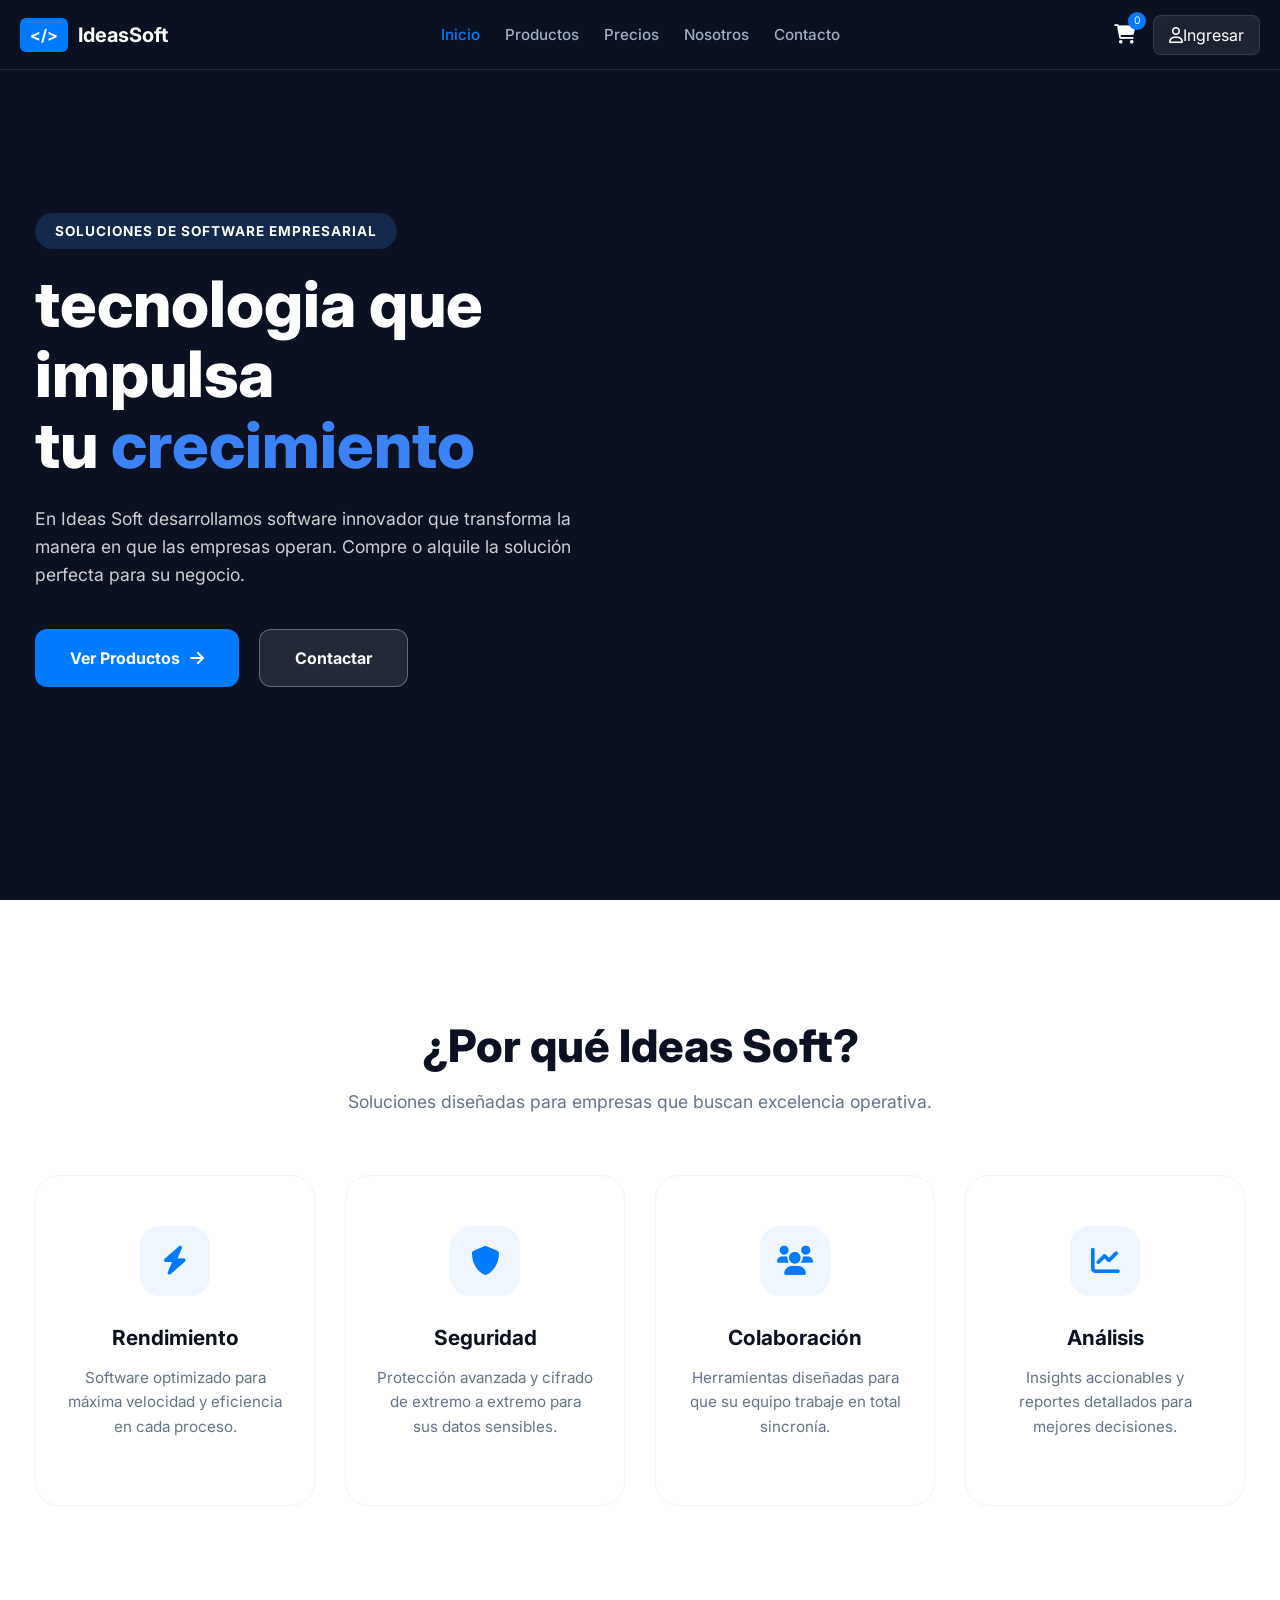
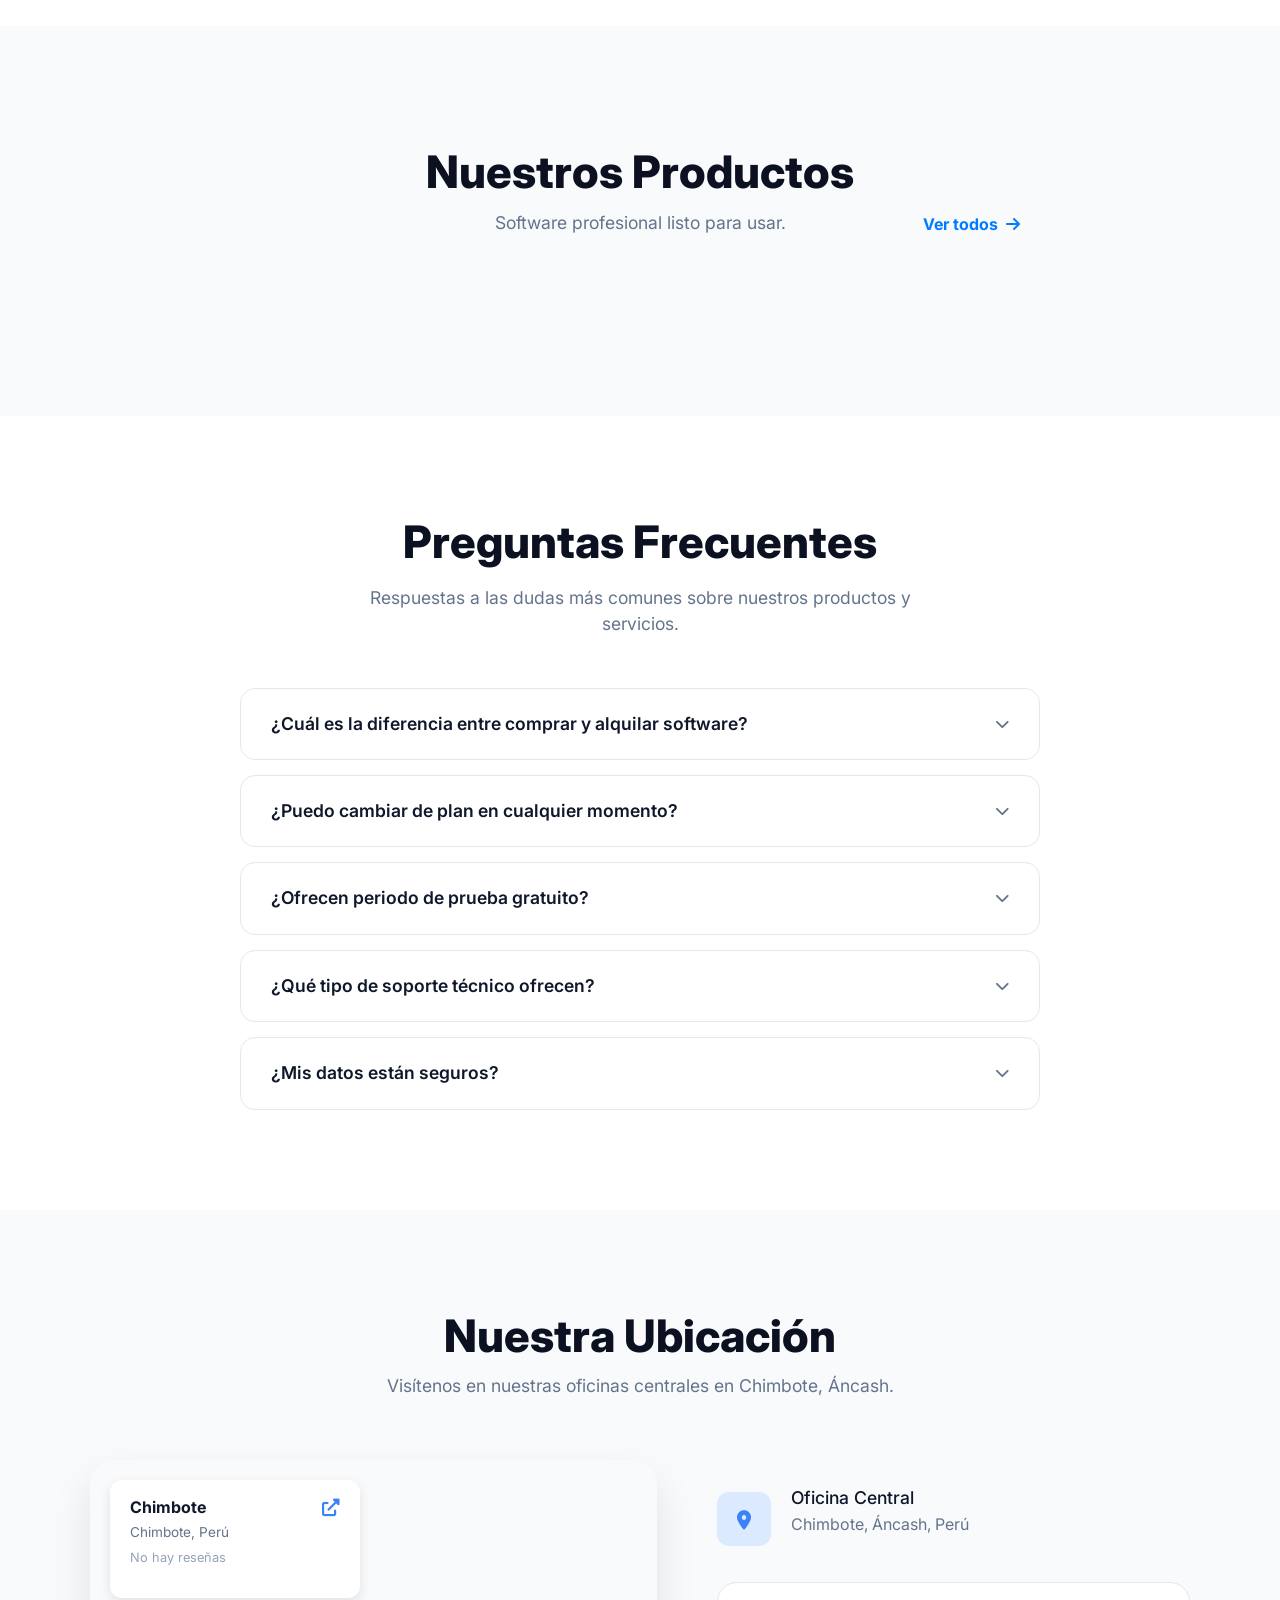
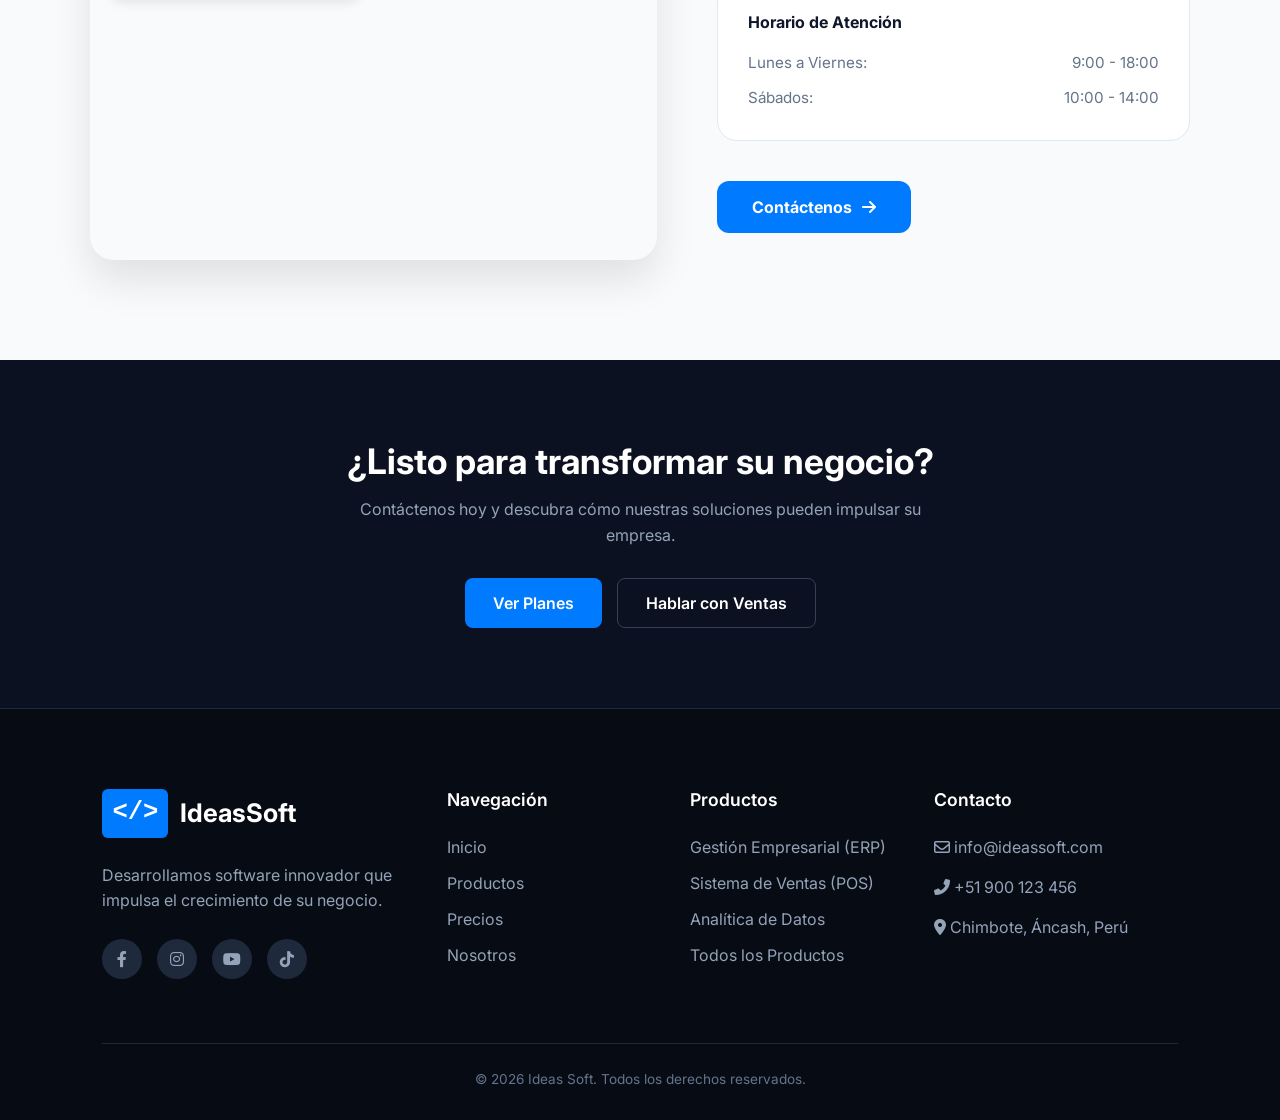
==== commit d9942446: "Actualización 05/03/2026" ====
--- a/index.html
+++ b/index.html
@@ -241,38 +241,52 @@
             </div>
         </div>
     </div>
-    <script src="js/auth.js"></script>
+
+    <div id="footer"></div>
+
+  <script src="js/auth.js"></script>
+  <script src="js/navbar.js"></script>
     <script src="js/index.js"></script>
-    <script>
-        // Función para cargar componentes dinámicos
-        async function cargarComponentes() {
+
+   <script>
+    async function cargarComponentes() {
     try {
-        // 1. Cargar Navbar
-        const resNavbar = await fetch('components/navbar.html');
-        const dataNavbar = await resNavbar.text();
-        document.getElementById('navbar').innerHTML = dataNavbar;
-
-        // 2. Cargar Footer (AQUÍ ESTÁ EL TRUCO)
-        const resFooter = await fetch('components/footer.html');
-        const dataFooter = await resFooter.text();
-        
-        // Primero inyectamos el HTML en el DOM
-        document.getElementById('footer').innerHTML = dataFooter;
-
-        // SOLO DESPUÉS de inyectarlo, llamamos a la función que busca el ID
-        console.log("Footer inyectado, cargando productos...");
-        cargarProductosFooter(); 
+        // 1. CARGAR NAVBAR
+        const resNavbar = await fetch('components/navbar.html'); 
+        const htmlNavbar = await resNavbar.text();
+        const navbarContainer = document.getElementById('navbar');
+        if (navbarContainer) {
+            navbarContainer.innerHTML = htmlNavbar;
+        }
+
+        // 2. CARGAR FOOTER (Añadido)
+        const resFooter = await fetch('components/footer.html'); // Asegúrate de que esta ruta sea correcta
+        const htmlFooter = await resFooter.text();
+        const footerContainer = document.getElementById('footer');
+        if (footerContainer) {
+            footerContainer.innerHTML = htmlFooter;
+        }
+
+        // 3. ACTUALIZAR LÓGICA DE AUTH
+        if (typeof window.actualizarNavbar === 'function') {
+            window.actualizarNavbar();
+        }
+
+        // 4. INICIALIZAR HAMBURGUESA
+        if (typeof window.initHeader === 'function') {
+            window.initHeader();
+        }
 
     } catch (error) {
-        console.error("Error cargando componentes:", error);
+        console.error("Error cargando los componentes:", error);
     }
 }
 
-        // Iniciar carga
-        cargarComponentes();
-
-    </script>
+// Ejecutar al cargar la página
+document.addEventListener('DOMContentLoaded', cargarComponentes);
+   </script>
     <script src="https://cdn.jsdelivr.net/npm/bootstrap@5.3.0/dist/js/bootstrap.bundle.min.js"></script>
+    
 </body>
 
 </html>
--- a/css/navbar.css
+++ b/css/navbar.css
@@ -1,274 +1,199 @@
 /* ================================================================
-   HEADER (MANTENIDO + RESPONSIVE + INTEGRACIÓN CARRITO)
+   1. VARIABLES Y BASE
    ================================================================ */
+:root {
+  --header-height: 70px;
+  --header-bg: #0b1120;
+  --header-border: rgba(255, 255, 255, 0.1);
+  --blue: #007bff;
+  --white: #ffffff;
+  --btn-bg: rgba(255, 255, 255, 0.08); 
+  --btn-hover: rgba(255, 255, 255, 0.15);
+  --nav-link: #a0aec0;
+}
+
+/* Forzar el fondo oscuro para evitar destellos blancos de Bootstrap */
+header.main-header, 
+.main-header .navbar-container {
+  background-color: var(--header-bg) !important;
+}
 
 .main-header {
-    background-color: #0b1120;
-    position: fixed;
-    width: 100%;
-    top: 0;
-    left: 0;
-    z-index: 1000;
-    border-bottom: 1px solid rgba(255,255,255,0.1);
-    padding: 15px 0;
+  position: fixed;
+  width: 100%;
+  top: 0; left: 0;
+  z-index: 1000;
+  border-bottom: 1px solid var(--header-border);
+  height: var(--header-height);
+  display: flex;
+  align-items: center;
 }
 
+/* ESTRUCTURA GRID: Logo | Menú | Acciones */
 .navbar-container {
-    max-width: 1300px;
-    margin: 0 auto;
-    display: flex;
-    justify-content: space-between;
-    align-items: center;
-    padding: 0 4%;
-    width: 100%;
-    box-sizing: border-box;
+  display: grid;
+  grid-template-columns: 220px 1fr 220px;
+  align-items: center;
+  width: 100%;
+  max-width: 1400px;
+  margin: 0 auto;
+  padding: 0 20px;
 }
 
+/* ================================================================
+   2. ELEMENTOS ESTÁTICOS (LOGO Y MENÚ)
+   ================================================================ */
 .logo {
-    display: flex;
-    align-items: center;
-    gap: 10px;
-    min-width: max-content;
+  display: flex;
+  align-items: center;
+  gap: 10px;
+  text-decoration: none;
+  justify-self: start;
 }
 
 .logo-icon {
-    background-color: #007bff;
-    color: white;
-    padding: 5px 10px;
-    border-radius: 6px;
-    font-weight: bold;
-    font-family: monospace;
+  background-color: var(--blue);
+  color: white;
+  padding: 5px 10px;
+  border-radius: 6px;
+  font-weight: bold;
 }
 
-.logo-text {
-    color: white;
-    font-size: 1.3rem;
-    font-weight: 700;
-}
+.logo-text { color: white; font-weight: 700; font-size: 1.25rem; }
 
-/* Menú desktop */
 .nav-menu {
-    display: flex;
-    list-style: none;
-    gap: 30px;
-    margin: 0;
-    padding: 0;
+  display: flex; /* Visible en PC */
+  list-style: none;
+  gap: 25px;
+  margin: 0;
+  padding: 0;
+  justify-content: center;
 }
 
 .nav-menu a {
-    text-decoration: none;
-    color: #a0aec0;
-    font-size: 0.95rem;
-    font-weight: 500;
-    transition: 0.3s;
+  text-decoration: none;
+  color: var(--nav-link);
+  font-size: 0.95rem;
+  font-weight: 500;
+  transition: 0.3s;
 }
 
-.nav-menu a.active,
-.nav-menu a:hover {
-    color: #007bff;
+.nav-menu a:hover, .nav-menu a.active { color: var(--blue); }
+
+/* ================================================================
+   3. BOTONES DE ACCIÓN (LOS "CUADRITOS")
+   ================================================================ */
+.nav-auth {
+  display: flex;
+  align-items: center;
+  gap: 12px;
+  justify-self: end;
 }
 
-.nav-auth {
-    display: flex;
-    align-items: center;
-    gap: 25px;
-    min-width: max-content;
+/* UNIFICACIÓN: Estilo para botón de login, botón de usuario JS y hamburguesa */
+.btn-login, 
+.nav-icon-btn,
+.hamburger-btn {
+  background-color: var(--btn-bg) !important;
+  border: 1px solid var(--header-border) !important;
+  color: white !important;
+  border-radius: 8px !important;
+  height: 40px;
+  display: flex !important;
+  align-items: center !important;
+  justify-content: center !important;
+  transition: all 0.3s ease;
+  cursor: pointer;
+  text-decoration: none;
+  box-shadow: none !important;
 }
 
-/* ================================================================
-   CARRITO - BADGE Y CONTENEDOR
-   ================================================================ */
-
-.cart-container {
-    color: white;
-    position: relative;
-    font-size: 1.2rem;
-    cursor: pointer;
-    transition: color 0.3s;
+/* --- SOLUCIÓN AL PROBLEMA: Hamburguesa OCULTA en PC --- */
+.hamburger-btn {
+  display: none !important; /* Desaparece en PC/Laptop */
+  width: 40px;
+  padding: 0 !important;
 }
 
-.cart-container:hover {
-    color: #007bff;
+.btn-login, .nav-icon-btn {
+  padding: 0 15px !important;
+}
+
+.btn-login:hover, .nav-icon-btn:hover, .hamburger-btn:hover {
+  background-color: var(--btn-hover) !important;
+}
+
+/* Email Truncado (Para que no empuje el diseño) */
+.user-email-text, .btn-text {
+  font-size: 0.85rem;
+  max-width: 130px;
+  white-space: nowrap;
+  overflow: hidden;
+  text-overflow: ellipsis;
+  margin-left: 8px;
+}
+
+/* Carrito */
+.cart-container {
+  color: white;
+  position: relative;
+  font-size: 1.2rem;
+  margin-right: 5px;
+  cursor: pointer;
 }
 
 .cart-badge {
-    background: #007bff;
-    color: white;
-    font-size: 10px;
-    padding: 2px 6px;
-    border-radius: 50%;
-    position: absolute;
-    top: -10px;
-    right: -12px;
-    font-weight: bold;
-    border: 2px solid #0b1120;
-    min-width: 18px;
-    height: 18px;
-    display: flex;
-    align-items: center;
-    justify-content: center;
+  background: var(--blue);
+  font-size: 0.65rem;
+  position: absolute;
+  top: -8px; right: -10px;
+  width: 18px; height: 18px;
+  border-radius: 50%;
+  display: flex; align-items: center; justify-content: center;
 }
 
-/* ================================================================
-   OFFCANVAS CARRITO (integrado con tu estilo oscuro del header)
-   ================================================================ */
-
-#offcanvasCarrito {
-    width: 380px !important;
-    max-width: 90vw;
-    background-color: #ffffff;
-    color: #1a202c;
-    border: none;
-    box-shadow: -10px 0 30px rgba(0,0,0,0.4);
-    border-radius: 0 0 0 16px;
-    overflow: hidden;
+/* Dropdown del Usuario (Fondo oscuro) */
+.dropdown-menu {
+  background-color: #161d31 !important;
+  border: 1px solid var(--header-border) !important;
 }
 
-/* Ajuste posición para no tapar el header fijo */
-.offcanvas.offcanvas-end {
-    top: 80px !important;     /* debajo del header fijo */
-    height: calc(100vh - 80px) !important;
+.dropdown-item { color: var(--nav-link) !important; }
+.dropdown-item:hover { background-color: rgba(255,255,255,0.05) !important; color: white !important; }
+
+/* ================================================================
+   4. RESPONSIVE (MÓVIL Y TABLET)
+   ================================================================ */
+@media (max-width: 991px) {
+  .navbar-container {
+    display: flex;
+    justify-content: space-between;
+  }
+  
+  /* Ocultamos menú horizontal */
+  .nav-menu {
+    display: none; 
+    flex-direction: column;
+    position: absolute;
+    top: var(--header-height);
+    left: 0; width: 100%;
+    background: #0f172a;
+    padding: 20px;
+    border-bottom: 1px solid var(--header-border);
+  }
+
+  /* --- ACTIVAMOS Hamburguesa en móvil --- */
+  .hamburger-btn {
+    display: flex !important;
+  }
+
+  .nav-menu.active { display: flex; }
+
+  /* En móvil el botón de usuario se vuelve solo icono cuadrado */
+  .btn-text, .user-email-text { display: none; }
+  .btn-login, .nav-icon-btn { width: 40px; padding: 0 !important; }
 }
 
-/* Fondo sutil del backdrop */
-.offcanvas-backdrop.show {
-    opacity: 0.15;
-    background-color: #000;
-}
-
-/* Header del offcanvas */
-.offcanvas-header {
-    background-color: #f8fafc;
-    border-bottom: 1px solid #e2e8f0;
-    padding: 1.25rem 1.5rem;
-}
-
-/* Título */
-.offcanvas-title {
-    color: #1a202c;
-    font-weight: 600;
-}
-
-/* Items del carrito */
-.list-group-item {
-    background: transparent;
-    border: none;
-    border-bottom: 1px solid #e2e8f0;
-    padding: 1rem 1.5rem;
-    transition: background 0.2s;
-}
-
-.list-group-item:hover {
-    background-color: #f8fafc;
-}
-
-/* Footer del carrito */
-.offcanvas-footer {
-    padding: 1.25rem 1.5rem;
-    background: #f8fafc;
-    border-top: 1px solid #e2e8f0;
-}
-
-/* Botón Finalizar compra - manteniendo tu estilo negro */
-.btn-finalizar {
-    background-color: #000000;
-    color: #ffffff;
-    border: none;
-    font-weight: bold;
-    text-transform: uppercase;
-    letter-spacing: 1px;
-    padding: 14px;
-    border-radius: 8px;
-    transition: background-color 0.3s;
-}
-
-.btn-finalizar:hover {
-    background-color: #1a1a1a;
-}
-
-/* ================================================================
-   AUTENTICACIÓN
-   ================================================================ */
-
-#auth-section {
-    display: flex;
-    align-items: center;
-    min-width: 140px;
-}
-
-.btn-login {
-    display: flex;
-    align-items: center;
-    gap: 8px;
-    background: rgba(255,255,255,0.08);
-    border: 1px solid rgba(255,255,255,0.15);
-    padding: 8px 16px;
-    border-radius: 8px;
-    color: white;
-    font-size: 0.9rem;
-    font-weight: 600;
-    text-decoration: none;
-    transition: all 0.3s;
-}
-
-.btn-login:hover {
-    background: rgba(255,255,255,0.15);
-    border-color: rgba(255,255,255,0.3);
-    color: #e2e8f0;
-}
-
-/* ================================================================
-   RESPONSIVE - Menú hamburguesa en móvil
-   ================================================================ */
-
-@media (max-width: 992px) {
-    .navbar-container {
-        padding: 0 5%;
-    }
-
-    .nav-menu {
-        display: none;
-        flex-direction: column;
-        position: absolute;
-        top: 100%;
-        left: 0;
-        right: 0;
-        background: #0b1120;
-        padding: 20px 5%;
-        border-top: 1px solid rgba(255,255,255,0.1);
-        box-shadow: 0 10px 20px rgba(0,0,0,0.4);
-    }
-
-    .nav-menu.active {
-        display: flex;
-    }
-
-    .nav-menu a {
-        padding: 12px 0;
-        font-size: 1.05rem;
-    }
-
-    .nav-auth {
-        gap: 15px;
-    }
-
-    #offcanvasCarrito {
-        width: 90% !important;
-        max-width: 380px;
-    }
-}
-
-@media (max-width: 576px) {
-    .logo-text {
-        font-size: 1.1rem;
-    }
-
-    .cart-container {
-        font-size: 1.1rem;
-    }
-
-    .btn-login {
-        padding: 6px 12px;
-        font-size: 0.85rem;
-    }
-}+/* REGLAS DE TEXTO PERSONALIZADAS */
+.tagline { color: var(--white) !important; } /* tecnología que impulsa tu crecimiento */
+.services-highlight { color: #000000 !important; font-weight: bold; } /* servicio tecnologicos */
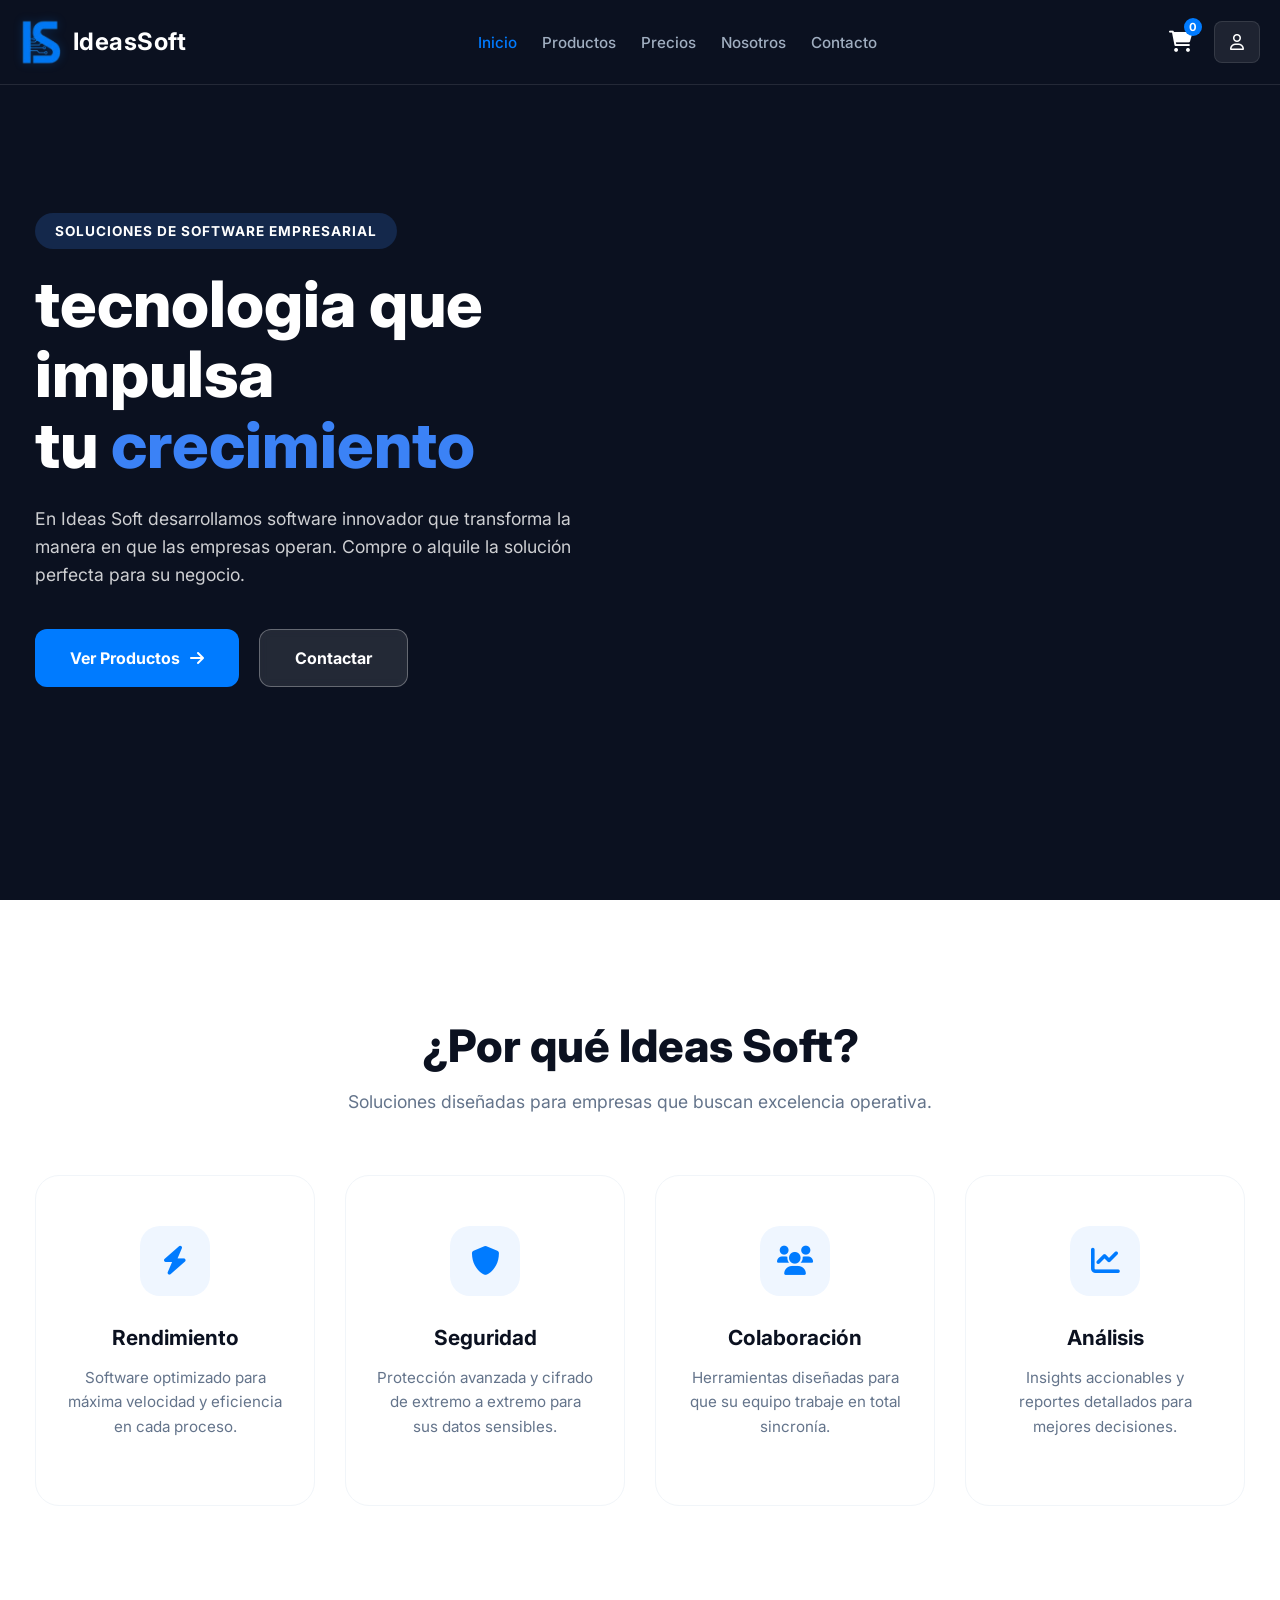
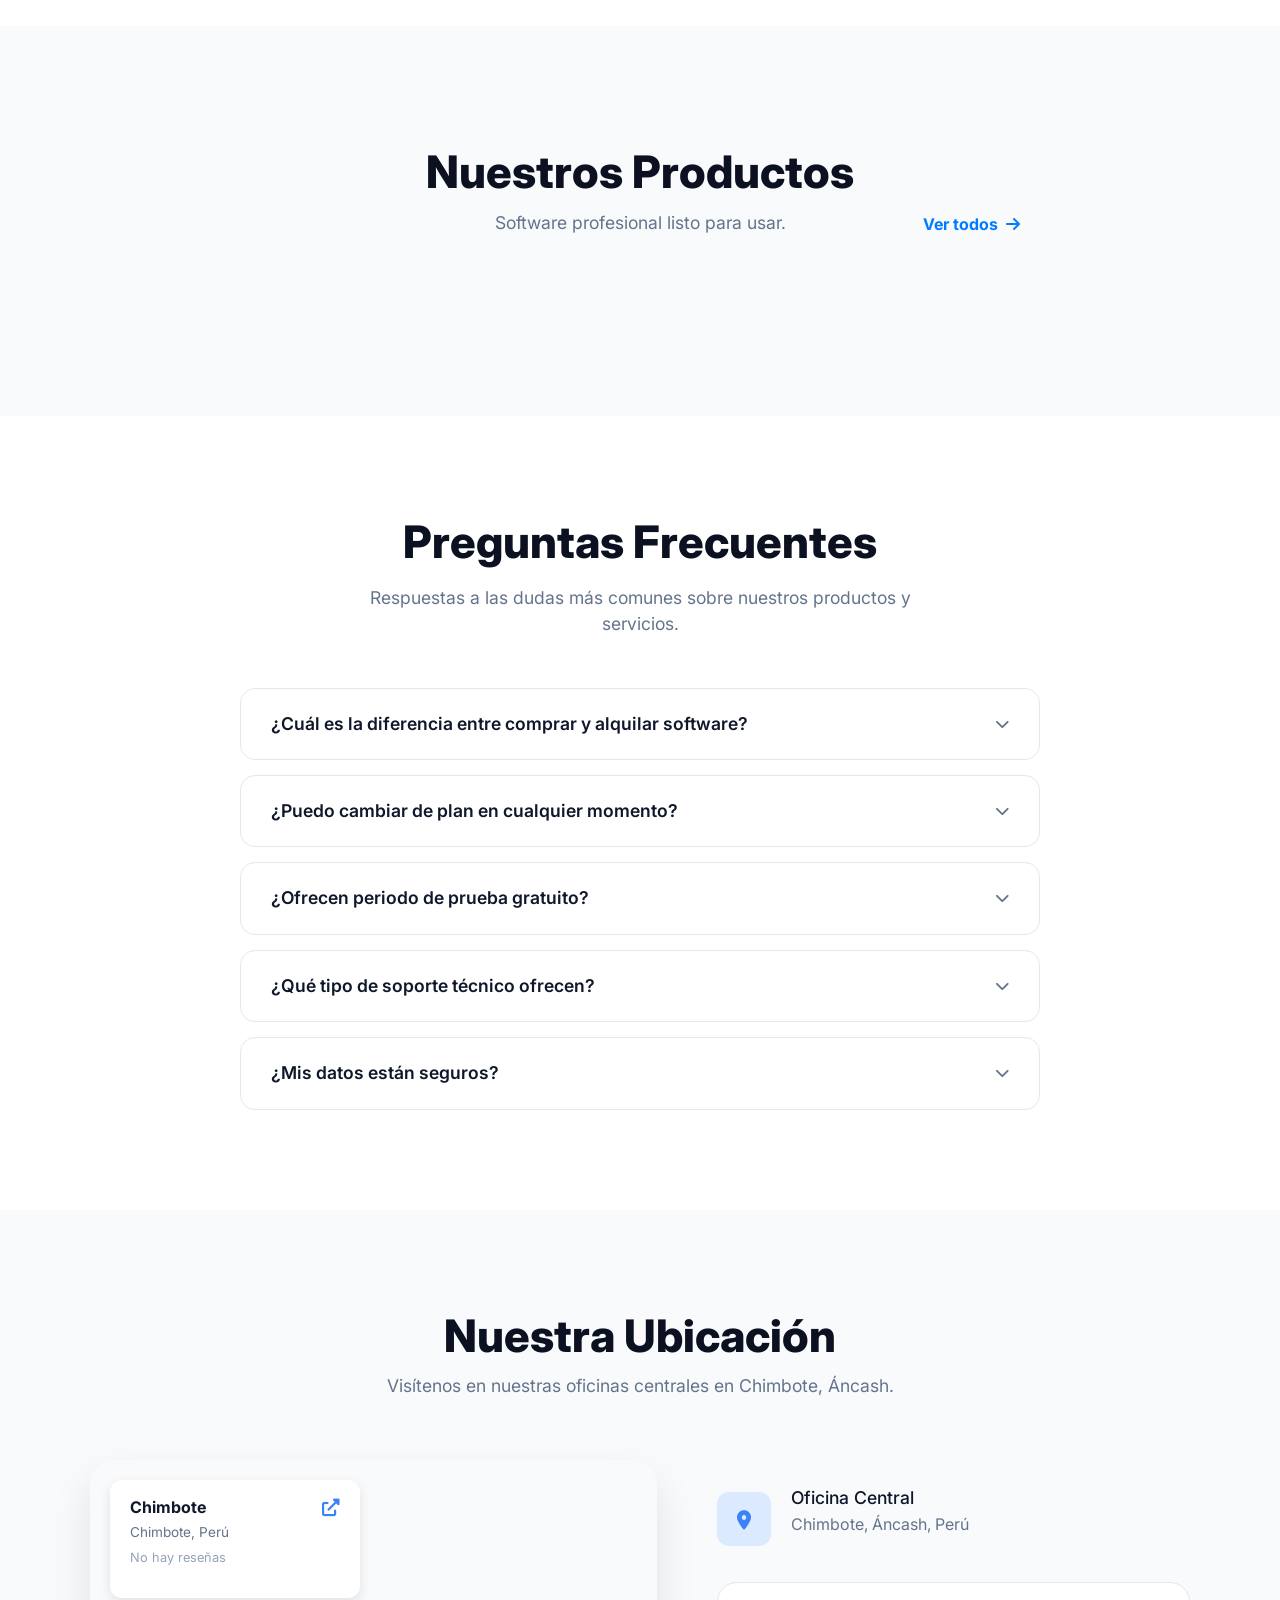
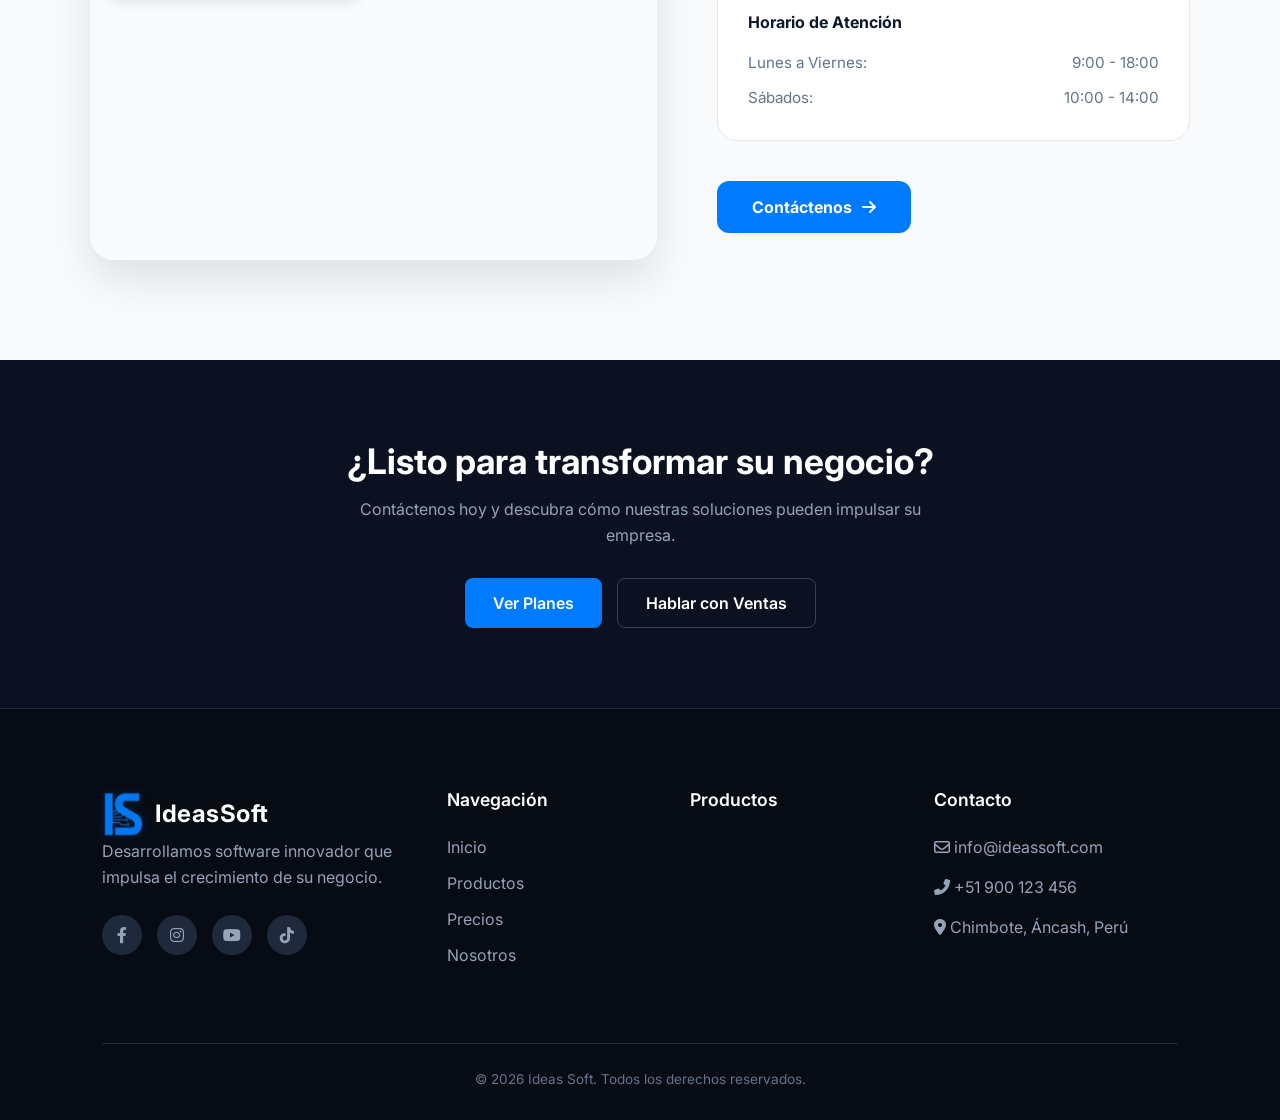
==== commit 0abde279: "actualizacion14" ====
--- a/index.html
+++ b/index.html
@@ -265,6 +265,8 @@
         const footerContainer = document.getElementById('footer');
         if (footerContainer) {
             footerContainer.innerHTML = htmlFooter;
+
+            cargarProductosFooter();
         }
 
         // 3. ACTUALIZAR LÓGICA DE AUTH
--- a/css/navbar.css
+++ b/css/navbar.css
@@ -2,7 +2,7 @@
    1. VARIABLES Y BASE
    ================================================================ */
 :root {
-  --header-height: 70px;
+  --header-height: 85px; /* Aumentado ligeramente para acomodar mejor el logo */
   --header-bg: #0b1120;
   --header-border: rgba(255, 255, 255, 0.1);
   --blue: #007bff;
@@ -29,40 +29,50 @@
   align-items: center;
 }
 
-/* ESTRUCTURA GRID: Logo | Menú | Acciones */
+/* ESTRUCTURA GRID MEJORADA: Permitimos que el logo use el espacio necesario */
 .navbar-container {
   display: grid;
-  grid-template-columns: 220px 1fr 220px;
+  grid-template-columns: auto 1fr auto; /* Cambiado 220px por 'auto' para evitar que el logo se vea pequeño */
   align-items: center;
   width: 100%;
   max-width: 1400px;
   margin: 0 auto;
   padding: 0 20px;
-}
-
-/* ================================================================
-   2. ELEMENTOS ESTÁTICOS (LOGO Y MENÚ)
+  gap: 20px;
+}
+
+/* ================================================================
+   2. LOGO Y MENÚ
    ================================================================ */
 .logo {
   display: flex;
   align-items: center;
-  gap: 10px;
+  gap: 12px;
   text-decoration: none;
   justify-self: start;
 }
 
-.logo-icon {
-  background-color: var(--blue);
-  color: white;
-  padding: 5px 10px;
-  border-radius: 6px;
-  font-weight: bold;
-}
-
-.logo-text { color: white; font-weight: 700; font-size: 1.25rem; }
+.logo-img {
+  height: 50px !important; /* Tamaño corregido para que se vea grande y nítido */
+  width: auto;
+  object-fit: contain;
+  filter: drop-shadow(0 0 5px rgba(0, 123, 255, 0.2));
+  transition: transform 0.3s ease;
+}
+
+.logo:hover .logo-img {
+  transform: scale(1.05); /* Efecto sutil al pasar el mouse */
+}
+
+.logo-text { 
+  color: white; 
+  font-weight: 700; 
+  font-size: 1.5rem; /* Un poco más grande para acompañar al logo */
+  letter-spacing: 0.5px;
+}
 
 .nav-menu {
-  display: flex; /* Visible en PC */
+  display: flex;
   list-style: none;
   gap: 25px;
   margin: 0;
@@ -81,7 +91,7 @@
 .nav-menu a:hover, .nav-menu a.active { color: var(--blue); }
 
 /* ================================================================
-   3. BOTONES DE ACCIÓN (LOS "CUADRITOS")
+   3. BOTONES DE ACCIÓN
    ================================================================ */
 .nav-auth {
   display: flex;
@@ -90,7 +100,7 @@
   justify-self: end;
 }
 
-/* UNIFICACIÓN: Estilo para botón de login, botón de usuario JS y hamburguesa */
+
 .btn-login, 
 .nav-icon-btn,
 .hamburger-btn {
@@ -98,21 +108,20 @@
   border: 1px solid var(--header-border) !important;
   color: white !important;
   border-radius: 8px !important;
-  height: 40px;
+  height: 42px;
   display: flex !important;
   align-items: center !important;
   justify-content: center !important;
   transition: all 0.3s ease;
   cursor: pointer;
   text-decoration: none;
-  box-shadow: none !important;
-}
-
-/* --- SOLUCIÓN AL PROBLEMA: Hamburguesa OCULTA en PC --- */
+
+}
+
+
 .hamburger-btn {
-  display: none !important; /* Desaparece en PC/Laptop */
-  width: 40px;
-  padding: 0 !important;
+  display: none !important; /* Oculto en PC */
+  width: 42px;
 }
 
 .btn-login, .nav-icon-btn {
@@ -121,12 +130,13 @@
 
 .btn-login:hover, .nav-icon-btn:hover, .hamburger-btn:hover {
   background-color: var(--btn-hover) !important;
-}
-
-/* Email Truncado (Para que no empuje el diseño) */
+  border-color: var(--blue) !important;
+}
+
+/* Email y Textos */
 .user-email-text, .btn-text {
   font-size: 0.85rem;
-  max-width: 130px;
+  max-width: 140px;
   white-space: nowrap;
   overflow: hidden;
   text-overflow: ellipsis;
@@ -137,63 +147,82 @@
 .cart-container {
   color: white;
   position: relative;
-  font-size: 1.2rem;
-  margin-right: 5px;
+  font-size: 1.3rem;
+  margin-right: 10px;
   cursor: pointer;
-}
+  transition: transform 0.2s ease;
+}
+
+.cart-container:hover { transform: scale(1.1); }
 
 .cart-badge {
   background: var(--blue);
-  font-size: 0.65rem;
+  font-size: 0.7rem;
   position: absolute;
   top: -8px; right: -10px;
   width: 18px; height: 18px;
   border-radius: 50%;
   display: flex; align-items: center; justify-content: center;
-}
-
-/* Dropdown del Usuario (Fondo oscuro) */
+  font-weight: bold;
+}
+
+/* Dropdown */
 .dropdown-menu {
   background-color: #161d31 !important;
   border: 1px solid var(--header-border) !important;
-}
-
-.dropdown-item { color: var(--nav-link) !important; }
-.dropdown-item:hover { background-color: rgba(255,255,255,0.05) !important; color: white !important; }
+  margin-top: 15px !important;
+}
+
+.dropdown-toggle::after { display: none !important; }
+
+.dropdown-item { color: var(--nav-link) !important; padding: 10px 20px !important; }
+
+.dropdown-item:hover { 
+  background-color: rgba(255,255,255,0.05) !important; 
+  color: white !important; 
+}
 
 /* ================================================================
    4. RESPONSIVE (MÓVIL Y TABLET)
    ================================================================ */
 @media (max-width: 991px) {
+  .main-header { height: 70px; }
+  
   .navbar-container {
     display: flex;
     justify-content: space-between;
   }
-  
-  /* Ocultamos menú horizontal */
+
+  .logo-img { height: 45px !important; }
+  .logo-text { font-size: 1.2rem; }
+
   .nav-menu {
     display: none; 
     flex-direction: column;
     position: absolute;
-    top: var(--header-height);
+    top: 70px;
     left: 0; width: 100%;
     background: #0f172a;
     padding: 20px;
     border-bottom: 1px solid var(--header-border);
   }
 
-  /* --- ACTIVAMOS Hamburguesa en móvil --- */
-  .hamburger-btn {
-    display: flex !important;
-  }
-
+  .hamburger-btn { display: flex !important; }
   .nav-menu.active { display: flex; }
 
-  /* En móvil el botón de usuario se vuelve solo icono cuadrado */
+
   .btn-text, .user-email-text { display: none; }
-  .btn-login, .nav-icon-btn { width: 40px; padding: 0 !important; }
-}
-
-/* REGLAS DE TEXTO PERSONALIZADAS */
-.tagline { color: var(--white) !important; } /* tecnología que impulsa tu crecimiento */
-.services-highlight { color: #000000 !important; font-weight: bold; } /* servicio tecnologicos */+  .btn-login, .nav-icon-btn { width: 42px; padding: 0 !important; }
+}
+
+/* ================================================================
+   5. REGLAS DE MARCA REQUERIDAS
+   ================================================================ */
+.tagline { 
+  color: var(--white) !important; 
+} /* 'tecnología que impulsa tu crecimiento' siempre blanco */
+
+.services-highlight { 
+  color: #000000 !important; 
+  font-weight: bold; 
+} /* 'servicio tecnologicos' siempre negro */
--- a/css/footer.css
+++ b/css/footer.css
@@ -25,7 +25,7 @@
 }
 
 .footer-col.info .logo-f span {
-    background: #007bff;
+
     padding: 5px 10px;
     border-radius: 6px;
     font-family: 'Courier New', Courier, monospace;
@@ -35,6 +35,8 @@
     line-height: 1.6;
     margin-bottom: 25px;
 }
+
+
 
 /* Listas de Navegación y Productos */
 .footer-col h4 {
